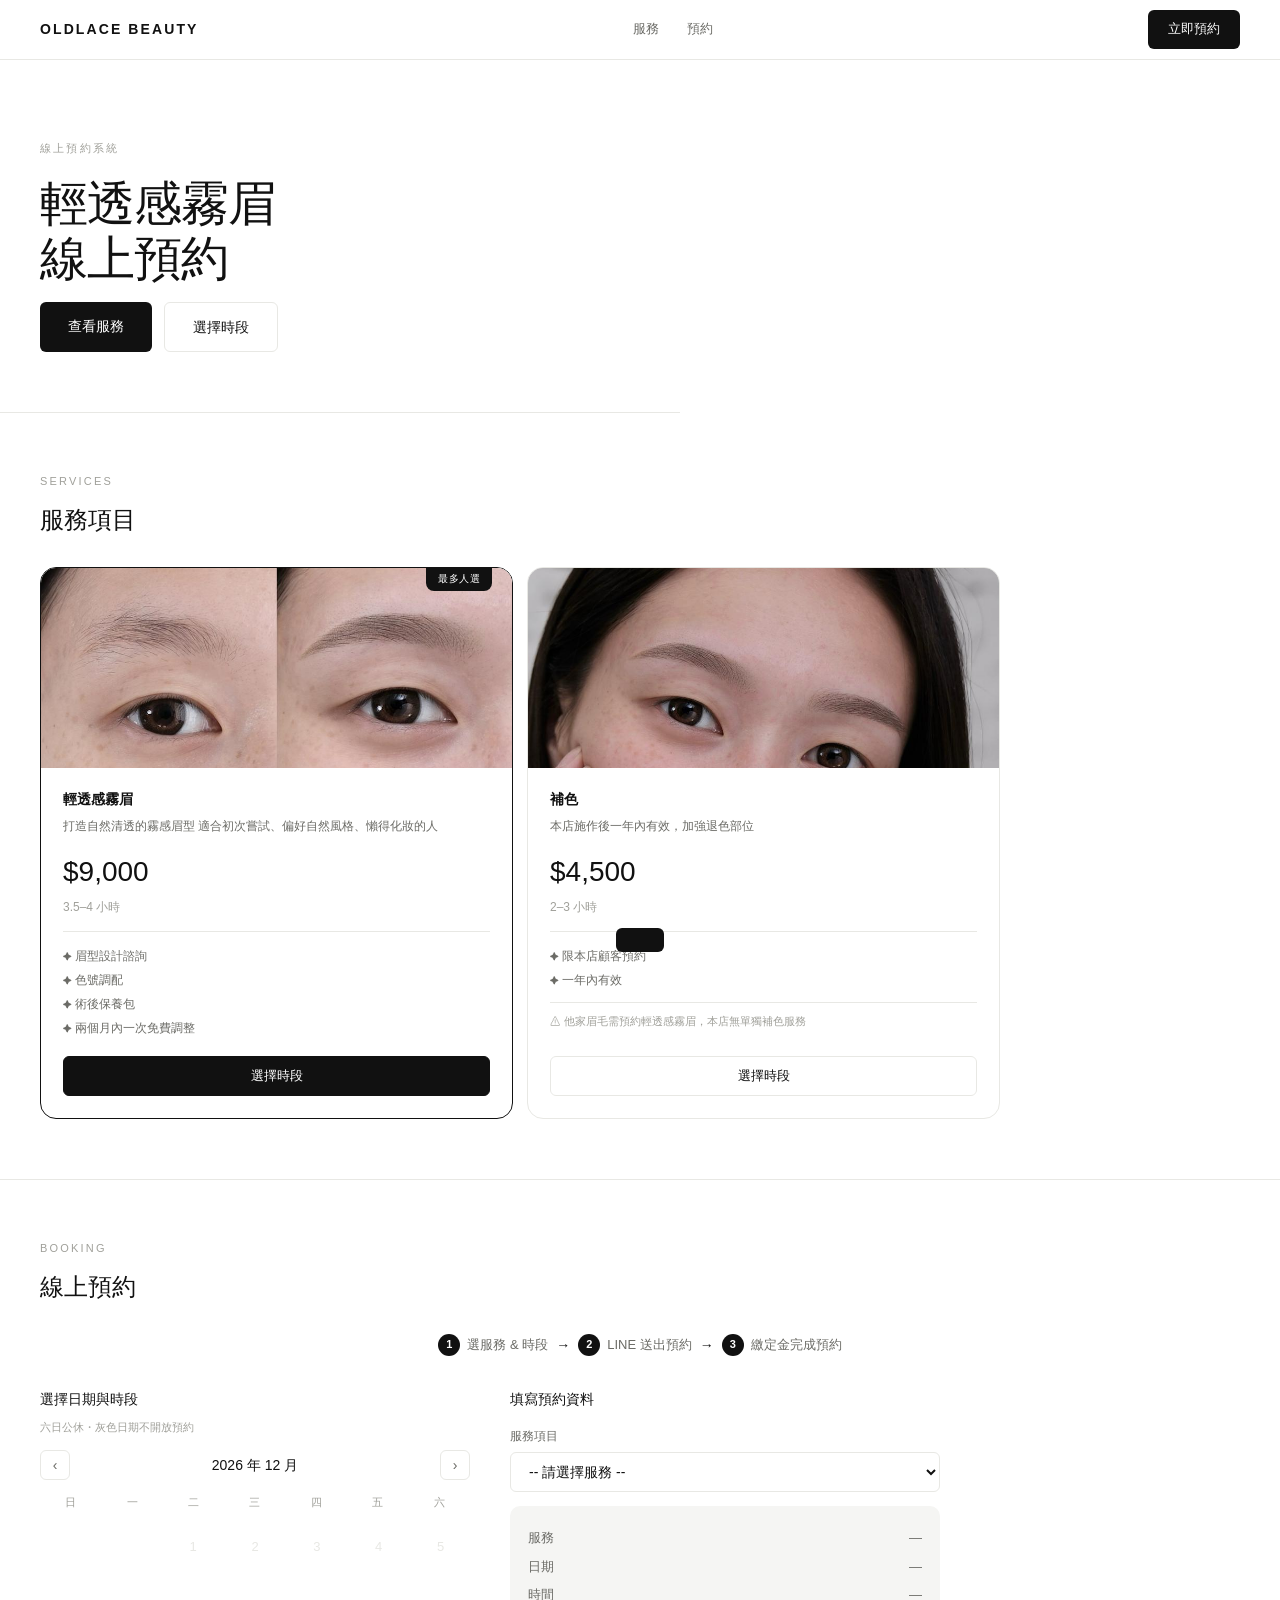
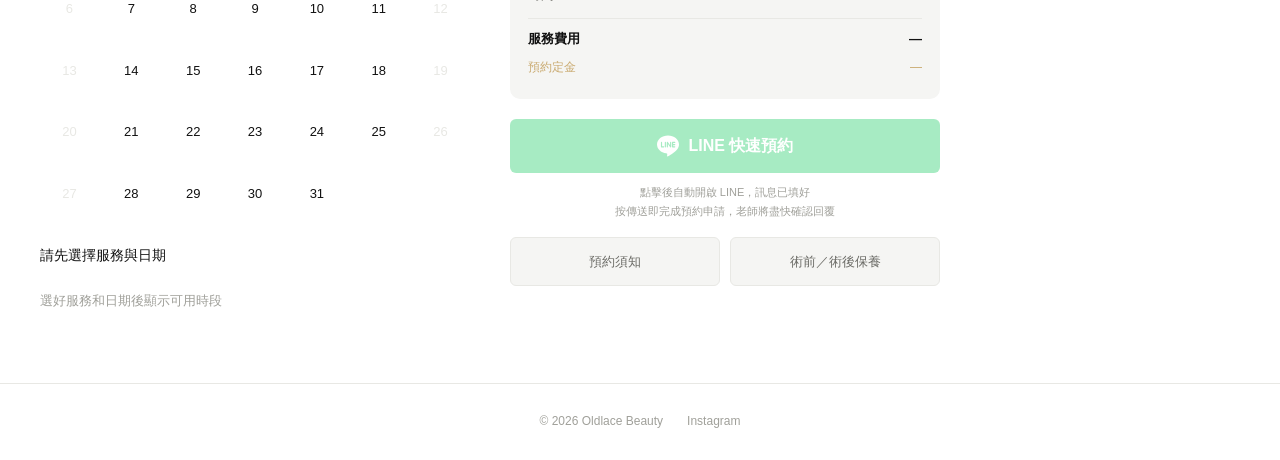
==== book.html @ d5a679f2 "上線多頁式官網：首頁、服務、FAQ、預約須知、線上預約 新增 index.html（多頁式首頁）、services.html、faq.html、policy.html、book.html， 以及 as" ====
<!DOCTYPE html>
<!-- saved from url=(0049) -->
<html lang="zh-TW"><head><meta http-equiv="Content-Type" content="text/html; charset=UTF-8">
  
  <meta name="viewport" content="width=device-width, initial-scale=1.0">
  <meta http-equiv="Cache-Control" content="no-cache, no-store, must-revalidate">
  <meta http-equiv="Pragma" content="no-cache">
  <meta http-equiv="Expires" content="0">
  <title>Oldlace Beauty · 線上預約</title>
  <script>
    (function(){
      var VER = '20260528v4';
      var stored = sessionStorage.getItem('ol_ver');
      if (stored && stored !== VER) {
        sessionStorage.setItem('ol_ver', VER);
        var clean = location.href.split('?')[0];
        location.replace(clean + '?v=' + VER);
      } else {
        sessionStorage.setItem('ol_ver', VER);
      }
    })();
  </script>
  <style>
    *, *::before, *::after { box-sizing: border-box; margin: 0; padding: 0; }
    :root {
      --black: #111;
      --white: #fff;
      --gray-100: #f5f5f3;
      --gray-200: #e8e8e4;
      --gray-400: #a0a09a;
      --gray-600: #6b6b66;
      --line-green: #06c755;
      --line-dark: #00b248;
      --radius-sm: 6px;
      --radius-md: 10px;
      --radius-lg: 16px;
    }
    html { scroll-behavior: smooth; }
    body {
      font-family: -apple-system, BlinkMacSystemFont, "Segoe UI", "Helvetica Neue", Arial, sans-serif;
      background: var(--white); color: var(--black);
      font-size: 15px; line-height: 1.6;
      -webkit-tap-highlight-color: transparent;
    }

    /* ── SCREENS ── */
    .screen { display: none; }
    .screen.active { display: block; }

    /* ── NAV ── */
    nav {
      position: sticky; top: 0; z-index: 100;
      display: flex; justify-content: space-between; align-items: center;
      padding: 0 40px; height: 60px;
      background: rgba(255,255,255,0.95); backdrop-filter: blur(8px);
      border-bottom: 1px solid var(--gray-200);
    }
    .logo { font-size: 14px; font-weight: 600; letter-spacing: 0.15em; text-transform: uppercase; }
    .nav-links { display: flex; gap: 28px; }
    .nav-links a { font-size: 13px; color: var(--gray-600); text-decoration: none; }
    .nav-book {
      background: var(--black); color: var(--white);
      border: none; padding: 9px 20px; border-radius: var(--radius-sm);
      font-size: 13px; cursor: pointer; text-decoration: none;
    }

    /* ── HERO ── */
    .hero { padding: 80px 40px 60px; max-width: 680px; border-bottom: 1px solid var(--gray-200); }
    .hero-tag { font-size: 11px; letter-spacing: 0.2em; color: var(--gray-400); text-transform: uppercase; margin-bottom: 18px; }
    .hero h1 { font-size: clamp(32px,5vw,48px); font-weight: 500; line-height: 1.15; margin-bottom: 16px; letter-spacing: -0.02em; }
    .hero p { font-size: 15px; color: var(--gray-600); line-height: 1.75; max-width: 460px; margin-bottom: 32px; }
    .hero-btns { display: flex; gap: 12px; }
    .btn-primary {
      background: var(--black); color: var(--white);
      border: none; padding: 13px 28px; border-radius: var(--radius-sm);
      font-size: 14px; cursor: pointer; text-decoration: none; display: inline-block;
    }
    .btn-outline {
      background: transparent; color: var(--black);
      border: 1px solid var(--gray-200); padding: 13px 28px; border-radius: var(--radius-sm);
      font-size: 14px; cursor: pointer; text-decoration: none; display: inline-block;
    }
    .btn-outline:hover { background: var(--gray-100); }

    /* ── SECTION ── */
    section { padding: 60px 40px; border-bottom: 1px solid var(--gray-200); }
    .section-tag { font-size: 11px; letter-spacing: 0.2em; color: var(--gray-400); text-transform: uppercase; margin-bottom: 10px; }
    section h2 { font-size: 24px; font-weight: 500; margin-bottom: 28px; }

    /* ── PRICE CARDS ── */
    .price-grid { display: grid; grid-template-columns: repeat(auto-fit,minmax(220px,1fr)); gap: 14px; max-width: 960px; }
    .price-card { border: 1px solid var(--gray-200); border-radius: var(--radius-lg); overflow: hidden; position: relative; display: flex; flex-direction: column; }
    .price-card.featured { border-color: var(--black); border-width: 1.5px; }
    .card-gallery { position: relative; overflow: hidden; background: var(--gray-100); cursor: grab; }
    .card-gallery:active { cursor: grabbing; }
    .gallery-track { display: flex; transition: transform 0.3s ease; }
    .gallery-slide { flex: 0 0 100%; height: 200px; overflow: hidden; display: flex; align-items: center; justify-content: center; }
    .gallery-slide img { width: 100%; height: 100%; object-fit: cover; object-position: center center; display: block; pointer-events: none; }
    /* object-position 改由 JS 動態套用（後台可調整） */
    .gallery-slide.ph { background: linear-gradient(145deg,#ede9e3 0%,#d8d3cb 100%); flex-direction: column; gap: 6px; color: #a09890; font-size: 12px; letter-spacing: 0.04em; user-select: none; }
    .gallery-slide.ph::before { content: "✦"; font-size: 18px; opacity: 0.4; }
    .gallery-dots { position: absolute; bottom: 8px; left: 50%; transform: translateX(-50%); display: flex; gap: 5px; pointer-events: none; }
    .g-dot { width: 5px; height: 5px; border-radius: 50%; background: rgba(255,255,255,0.45); transition: all 0.2s; }
    .g-dot.on { background: rgba(255,255,255,0.95); transform: scale(1.3); }
    .gal-btn { position: absolute; top: 50%; transform: translateY(-50%); background: rgba(255,255,255,0.85); border: none; width: 26px; height: 26px; border-radius: 50%; font-size: 14px; cursor: pointer; display: flex; align-items: center; justify-content: center; color: var(--black); z-index: 5; opacity: 0; transition: opacity 0.15s; }
    .card-gallery:hover .gal-btn { opacity: 1; }
    .gal-btn.prev { left: 7px; }
    .gal-btn.next { right: 7px; }
    .card-body { padding: 20px 22px 22px; flex: 1; display: flex; flex-direction: column; }
    .featured-badge { position: absolute; top: -1px; right: 20px; background: var(--black); color: var(--white); font-size: 10px; padding: 4px 12px; border-radius: 0 0 8px 8px; letter-spacing: 0.05em; z-index: 10; }
    .price-name { font-size: 14px; font-weight: 600; margin-bottom: 6px; }
    .price-desc { font-size: 12px; color: var(--gray-600); line-height: 1.6; margin-bottom: 14px; }
    .price-amount { font-size: 28px; font-weight: 500; margin-bottom: 3px; }
    .price-duration { font-size: 12px; color: var(--gray-400); margin-bottom: 14px; }
    .price-divider { border: none; border-top: 1px solid var(--gray-200); margin-bottom: 12px; }
    .price-features { font-size: 12px; color: var(--gray-600); line-height: 2; }
    .price-features li { list-style: none; }
    .price-features li::before { content: "✦  "; font-size: 9px; }
    .price-warning { font-size: 11px; color: var(--gray-400); line-height: 1.6; margin-top: 10px; padding-top: 10px; border-top: 1px solid var(--gray-200); }
    .select-service-btn { width: 100%; margin-top: auto; padding-top: 16px; }
    .select-service-btn button { width: 100%; padding: 10px; border: 1px solid var(--gray-200); border-radius: var(--radius-sm); background: transparent; font-size: 13px; cursor: pointer; color: var(--black); font-family: inherit; }
    .price-card.featured .select-service-btn button { background: var(--black); color: var(--white); border-color: var(--black); }

    /* ── BOOKING FORM ── */
    .booking-grid { display: grid; grid-template-columns: 1fr 1fr; gap: 40px; max-width: 900px; }
    @media (max-width: 700px) {
      .booking-grid { grid-template-columns: 1fr; }
      nav { padding: 0 20px; }
      .nav-links { display: none; }
      .hero, section { padding: 48px 20px; }
      /* Hero 按鈕 */
      .hero-btns { flex-wrap: wrap; }
      /* 服務卡片：手機單欄 */
      .price-grid { grid-template-columns: 1fr; }
      /* 預約步驟：手機強制同一行，文字縮小 */
      .booking-steps { gap: 4px; margin-bottom: 24px; flex-wrap: nowrap; white-space: nowrap; overflow-x: auto; justify-content: flex-start; padding: 0 4px; }
      .bstep { font-size: 11px; gap: 4px; }
      .bstep-num { width: 18px; height: 18px; font-size: 10px; flex-shrink: 0; }
      .bstep-arrow { font-size: 10px; color: var(--gray-300); flex-shrink: 0; }
      /* 後台 tab：4 個時文字縮小 */
      .atab { font-size: 11px; padding: 9px 4px; }
      /* 注意事項按鈕：手機單欄 */
      .notice-links { grid-template-columns: 1fr; gap: 8px; }
      /* 後台 開放日設定 自動換行 */
      #atab-slots .admin-card > div { flex-wrap: wrap; row-gap: 8px; }
    }

    /* LINE Login */
    .line-login-area { margin-bottom: 20px; padding: 16px 18px; border: 1px solid var(--gray-200); border-radius: var(--radius-md); background: var(--gray-100); }
    .line-login-hint { font-size: 12px; color: var(--gray-600); margin-bottom: 12px; line-height: 1.6; }
    .line-login-btn { display: flex; align-items: center; justify-content: center; gap: 10px; width: 100%; padding: 11px; background: var(--line-green); color: var(--white); border: none; border-radius: var(--radius-sm); font-size: 14px; font-weight: 500; cursor: pointer; font-family: inherit; }
    .line-login-btn:hover { background: var(--line-dark); }
    .line-login-btn svg { width: 20px; height: 20px; flex-shrink: 0; }
    .line-logged-in { display: none; align-items: center; gap: 10px; padding: 10px 14px; background: #e8f8ee; border: 1px solid #b8e8c8; border-radius: var(--radius-sm); margin-bottom: 14px; }
    .line-logged-in.show { display: flex; }
    .line-avatar { width: 32px; height: 32px; border-radius: 50%; background: var(--line-green); display: flex; align-items: center; justify-content: center; color: white; font-size: 13px; font-weight: 600; flex-shrink: 0; }
    .line-logged-name { font-size: 13px; font-weight: 500; }
    .line-logged-sub { font-size: 11px; color: #3a9a5a; }
    .line-logout-btn { margin-left: auto; font-size: 11px; color: var(--gray-400); background: none; border: none; cursor: pointer; }
    .line-divider { display: flex; align-items: center; gap: 10px; font-size: 11px; color: var(--gray-400); margin: 14px 0; }
    .line-divider::before, .line-divider::after { content: ""; flex: 1; height: 1px; background: var(--gray-200); }

    /* Calendar */
    .mini-cal { user-select: none; }
    .cal-header { display: flex; justify-content: space-between; align-items: center; margin-bottom: 14px; }
    .cal-header button { background: none; border: 1px solid var(--gray-200); width: 30px; height: 30px; border-radius: var(--radius-sm); cursor: pointer; font-size: 14px; color: var(--gray-600); display: flex; align-items: center; justify-content: center; }
    .cal-header button:hover { background: var(--gray-100); }
    .cal-month { font-size: 14px; font-weight: 500; }
    .cal-days-header { display: grid; grid-template-columns: repeat(7,1fr); text-align: center; font-size: 11px; color: var(--gray-400); margin-bottom: 6px; }
    .cal-days { display: grid; grid-template-columns: repeat(7,1fr); gap: 3px; }
    .cal-day { aspect-ratio: 1; display: flex; align-items: center; justify-content: center; font-size: 13px; border-radius: var(--radius-sm); cursor: pointer; border: 1px solid transparent; transition: all 0.15s; }
    .cal-day:hover:not(.disabled):not(.empty) { background: var(--gray-100); }
    .cal-day.selected { background: var(--black); color: var(--white); }
    .cal-day.today { border-color: var(--gray-400); }
    .cal-day.disabled { color: var(--gray-200); cursor: default; pointer-events: none; }
    .cal-day.empty { pointer-events: none; }
    .time-slots-label { font-size: 14px; font-weight: 500; margin: 20px 0 12px; }
    .time-slots { display: grid; grid-template-columns: repeat(4,1fr); gap: 8px; }
    .time-slot { padding: 9px 6px; border: 1px solid var(--gray-200); border-radius: var(--radius-sm); font-size: 13px; text-align: center; cursor: pointer; background: white; color: var(--black); transition: all 0.15s; }
    .time-slot:hover:not(.taken) { border-color: var(--black); }
    .time-slot.selected { background: var(--black); color: var(--white); border-color: var(--black); }
    .time-slot.taken { color: var(--gray-200); border-color: var(--gray-200); cursor: default; text-decoration: line-through; }
    .no-date-msg { font-size: 13px; color: var(--gray-400); padding: 12px 0; grid-column: 1 / -1; width: 100%; }

    /* Form */
    .form-block h3 { font-size: 14px; font-weight: 500; margin-bottom: 16px; }
    .form-group { margin-bottom: 14px; }
    .form-group label { display: block; font-size: 12px; color: var(--gray-600); margin-bottom: 6px; }
    .form-group input, .form-group select, .form-group textarea { width: 100%; padding: 10px 14px; border: 1px solid var(--gray-200); border-radius: var(--radius-sm); font-size: 14px; color: var(--black); background: var(--white); font-family: inherit; transition: border-color 0.2s; }
    .form-group input:focus, .form-group select:focus, .form-group textarea:focus { outline: none; border-color: var(--black); }
    .form-group textarea { height: 80px; resize: none; }
    .form-row { display: grid; grid-template-columns: 1fr 1fr; gap: 12px; }
    .booking-summary { background: var(--gray-100); border-radius: var(--radius-md); padding: 18px; margin-bottom: 20px; font-size: 13px; }
    .summary-row { display: flex; justify-content: space-between; padding: 4px 0; color: var(--gray-600); }
    .summary-row.total { color: var(--black); font-weight: 600; border-top: 1px solid var(--gray-200); margin-top: 8px; padding-top: 10px; }
    .submit-btn { width: 100%; padding: 16px; background: #06C755; color: #fff; border: none; border-radius: var(--radius-sm); font-size: 16px; font-weight: 700; cursor: pointer; font-family: inherit; transition: opacity 0.2s; display: flex; align-items: center; justify-content: center; gap: 10px; }
    .submit-btn:hover { opacity: 0.88; }
    .submit-btn:disabled { opacity: 0.35; cursor: default; }
    .submit-btn svg { width: 22px; height: 22px; flex-shrink: 0; }
    .booking-steps { display: flex; align-items: center; justify-content: center; gap: 8px; margin-bottom: 32px; flex-wrap: nowrap; }
    .bstep { display: flex; align-items: center; gap: 7px; font-size: 13px; color: var(--gray-600); }
    .bstep-num { width: 22px; height: 22px; border-radius: 50%; background: var(--black); color: var(--white); font-size: 11px; font-weight: 700; display: flex; align-items: center; justify-content: center; flex-shrink: 0; }
    .bstep-arrow { color: var(--gray-300); font-size: 14px; }
    .form-note { font-size: 11px; color: var(--gray-400); text-align: center; margin-top: 10px; line-height: 1.7; }
    .notice-links { display: grid; grid-template-columns: 1fr 1fr; gap: 10px; margin-top: 16px; }
    .notice-link { background: var(--gray-100); border: 1px solid var(--gray-200); border-radius: var(--radius-sm); font-size: 13px; font-weight: 500; color: var(--gray-600); cursor: pointer; font-family: inherit; padding: 14px 12px; text-align: center; transition: background 0.15s, border-color 0.15s; line-height: 1.5; }
    .notice-link:hover { background: #f0ece6; border-color: #c9a96e; color: var(--black); }
    /* Notice Modal */
    .notice-modal { display: none; position: fixed; inset: 0; background: rgba(0,0,0,.45); z-index: 9000; align-items: flex-end; justify-content: center; }
    .notice-modal.show { display: flex; }
    .notice-modal-box { background: #fff; border-radius: 20px 20px 0 0; width: 100%; max-width: 540px; max-height: 80vh; overflow-y: auto; padding: 28px 24px 40px; }
    .notice-modal-title { font-size: 16px; font-weight: 600; margin-bottom: 20px; display: flex; justify-content: space-between; align-items: center; }
    .notice-modal-close { background: none; border: none; font-size: 22px; color: var(--gray-400); cursor: pointer; line-height: 1; }
    .notice-section { margin-bottom: 18px; }
    .notice-section h4 { font-size: 13px; font-weight: 600; color: var(--black); margin-bottom: 8px; }
    .notice-section ul { list-style: none; padding: 0; margin: 0; }
    .notice-section ul li { font-size: 13px; color: var(--gray-600); line-height: 1.8; padding-left: 14px; position: relative; }
    .notice-section ul li::before { content: "·"; position: absolute; left: 0; color: var(--gray-400); }
    /* 有無做過眉毛問題 */
    .brow-q { display:none; background:#fafafa; border:1px solid #eee; border-radius:12px; padding:14px 16px; margin-top:4px; }
    .brow-q.show { display:block; }
    .brow-q label { font-size:13px; color:#333; font-weight:500; margin-bottom:10px; display:block; }
    .brow-q .brow-opts { display:flex; gap:10px; }
    .brow-opt { flex:1; }
    .brow-opt input[type=radio] { display:none; }
    .brow-opt label { display:flex; align-items:center; justify-content:center; gap:6px; padding:10px; border:1.5px solid #ddd; border-radius:10px; cursor:pointer; font-size:13px; font-weight:500; color:#555; transition:.2s; }
    .brow-opt input[type=radio]:checked + label { border-color:#c9a96e; background:#fffbf5; color:#c9a96e; }
    /* 評估畫面 */
    .eval-wrap { max-width:480px; margin:0 auto; padding:24px 20px 40px; }
    .eval-icon { font-size:48px; text-align:center; margin-bottom:8px; }
    .eval-title { font-size:22px; font-weight:700; text-align:center; color:#111; }
    .eval-sub { font-size:14px; color:#666; text-align:center; margin-top:6px; line-height:1.6; }
    .eval-card { background:#fafafa; border:1px solid #eee; border-radius:16px; padding:18px 20px; margin:20px 0; }
    .eval-card .row { display:flex; justify-content:space-between; font-size:13px; padding:5px 0; color:#555; }
    .eval-card .row span:last-child { font-weight:600; color:#111; }
    .eval-line-btn { display:flex; align-items:center; justify-content:center; gap:10px; background:#06C755; color:#fff; font-size:16px; font-weight:700; border:none; border-radius:14px; padding:16px; width:100%; cursor:pointer; margin-top:8px; text-decoration:none; }
    .eval-line-btn svg { width:24px; height:24px; }
    .eval-note { font-size:12px; color:#888; text-align:center; margin-top:14px; line-height:1.7; }
    .eval-back { display:block; text-align:center; margin-top:18px; color:#999; font-size:13px; cursor:pointer; text-decoration:underline; }

    /* ── LINE PAY SCREEN ── */
    #screen-linepay {
      min-height: 100vh;
      background: #f0f0f0;
      display: none;
      flex-direction: column;
    }
    #screen-linepay.active { display: flex; }
    .lp-header {
      background: var(--line-green);
      padding: 16px 24px;
      display: flex; align-items: center; gap: 12px;
    }
    .lp-logo { display: flex; align-items: center; gap: 8px; }
    .lp-logo svg { width: 28px; height: 28px; }
    .lp-logo span { color: white; font-size: 18px; font-weight: 700; letter-spacing: 0.02em; }
    .lp-body { flex: 1; padding: 24px 20px; max-width: 480px; width: 100%; margin: 0 auto; }
    .lp-card { background: white; border-radius: 12px; overflow: hidden; margin-bottom: 14px; }
    .lp-card-header { padding: 16px 20px; border-bottom: 1px solid #f0f0f0; }
    .lp-card-header h3 { font-size: 13px; color: #666; margin-bottom: 4px; }
    .lp-merchant { font-size: 16px; font-weight: 600; }
    .lp-card-body { padding: 16px 20px; }
    .lp-item-row { display: flex; justify-content: space-between; align-items: flex-start; padding: 6px 0; font-size: 14px; }
    .lp-item-name { color: #333; flex: 1; }
    .lp-item-price { font-weight: 500; white-space: nowrap; margin-left: 12px; }
    .lp-divider { border: none; border-top: 1px solid #f0f0f0; margin: 10px 0; }
    .lp-total-row { display: flex; justify-content: space-between; padding: 8px 0 0; }
    .lp-total-label { font-size: 14px; color: #333; }
    .lp-total-amount { font-size: 22px; font-weight: 700; color: var(--line-green); }

    .lp-methods-card { background: white; border-radius: 12px; overflow: hidden; margin-bottom: 14px; }
    .lp-methods-title { padding: 14px 20px 10px; font-size: 13px; color: #666; }
    .lp-method { display: flex; align-items: center; gap: 12px; padding: 14px 20px; border-top: 1px solid #f5f5f5; cursor: pointer; }
    .lp-method:hover { background: #f9f9f9; }
    .lp-method-icon { width: 36px; height: 36px; border-radius: 8px; display: flex; align-items: center; justify-content: center; font-size: 18px; }
    .lp-method-icon.pay { background: var(--line-green); }
    .lp-method-icon.card { background: #4a90d9; }
    .lp-method-label { flex: 1; }
    .lp-method-name { font-size: 14px; font-weight: 500; }
    .lp-method-sub { font-size: 12px; color: #999; }
    .lp-method-radio { width: 18px; height: 18px; border-radius: 50%; border: 2px solid var(--line-green); display: flex; align-items: center; justify-content: center; }
    .lp-method-radio.selected::after { content: ""; width: 10px; height: 10px; border-radius: 50%; background: var(--line-green); }
    .lp-method-radio.unselected { border-color: #ccc; }

    .lp-pay-btn {
      width: 100%; padding: 16px;
      background: var(--line-green); color: white;
      border: none; border-radius: 12px;
      font-size: 16px; font-weight: 600;
      cursor: pointer; font-family: inherit;
      margin-top: 8px;
      transition: background 0.2s;
    }
    .lp-pay-btn:hover { background: var(--line-dark); }
    .lp-cancel-btn {
      width: 100%; padding: 13px;
      background: transparent; color: #666;
      border: 1px solid #ddd; border-radius: 12px;
      font-size: 14px; cursor: pointer; font-family: inherit; margin-top: 10px;
    }
    .lp-secure { text-align: center; font-size: 11px; color: #aaa; margin-top: 14px; display: flex; align-items: center; justify-content: center; gap: 4px; }

    /* Bank transfer info box */
    .bank-info-box {
      background: #f8f6f2; border: 1px solid #e0d8cc; border-radius: 10px;
      padding: 16px 18px; margin-top: 12px; display: none;
    }
    .bank-info-box.show { display: block; }
    .bank-info-title { font-size: 12px; color: #888; margin-bottom: 10px; letter-spacing: 0.05em; }
    .bank-info-row { display: flex; justify-content: space-between; align-items: center; padding: 7px 0; border-bottom: 1px solid #ede8df; }
    .bank-info-row:last-child { border-bottom: none; }
    .bank-info-label { font-size: 12px; color: #888; }
    .bank-info-val { font-size: 14px; font-weight: 600; color: #222; letter-spacing: 0.04em; }
    .bank-info-amount { font-size: 18px; font-weight: 700; color: #c17f3a; }
    .bank-copy-hint { font-size: 11px; color: #aaa; text-align: center; margin-top: 10px; }

    /* Transfer pending screen */
    .transfer-pending { text-align: center; padding: 32px 20px; }
    .pending-icon { width: 64px; height: 64px; border-radius: 50%; background: #fff8e8; border: 2px solid #f5c842; display: flex; align-items: center; justify-content: center; font-size: 28px; margin: 0 auto 20px; }
    .transfer-pending h3 { font-size: 18px; font-weight: 500; margin-bottom: 10px; }
    .transfer-pending p { font-size: 13px; color: #666; line-height: 1.75; }
    .pending-steps { text-align: left; background: #f5f5f3; border-radius: 10px; padding: 16px 18px; margin: 20px 0; font-size: 13px; }
    .pending-step { display: flex; gap: 10px; padding: 5px 0; color: #444; }
    .pending-step-num { width: 20px; height: 20px; border-radius: 50%; background: #111; color: #fff; font-size: 11px; display: flex; align-items: center; justify-content: center; flex-shrink: 0; margin-top: 1px; }

    /* ── PROCESSING OVERLAY ── */
    .processing-overlay {
      display: none; position: fixed; inset: 0;
      background: rgba(0,0,0,0.6);
      z-index: 999; align-items: center; justify-content: center;
      flex-direction: column; gap: 16px;
    }
    .processing-overlay.show { display: flex; }
    .spinner {
      width: 44px; height: 44px;
      border: 3px solid rgba(255,255,255,0.3);
      border-top-color: white;
      border-radius: 50%;
      animation: spin 0.8s linear infinite;
    }
    @keyframes spin { to { transform: rotate(360deg); } }
    .processing-text { color: white; font-size: 14px; }

    /* ── SUCCESS SCREEN ── */
    #screen-success { min-height: 100vh; display: none; flex-direction: column; }
    #screen-success.active { display: flex; }
    .success-nav { padding: 0 40px; height: 60px; display: flex; align-items: center; border-bottom: 1px solid var(--gray-200); }
    .success-body { flex: 1; display: flex; align-items: center; justify-content: center; padding: 40px 24px; }
    .success-card { max-width: 440px; width: 100%; text-align: center; }
    .success-check {
      width: 72px; height: 72px;
      border-radius: 50%; background: #e8f8ee;
      display: flex; align-items: center; justify-content: center;
      margin: 0 auto 24px; font-size: 30px;
    }
    .success-card h2 { font-size: 22px; font-weight: 500; margin-bottom: 10px; }
    .success-card > p { font-size: 14px; color: var(--gray-600); line-height: 1.75; margin-bottom: 28px; }
    .success-detail {
      background: var(--gray-100); border-radius: var(--radius-md);
      padding: 20px; text-align: left; margin-bottom: 20px;
    }
    .success-detail-row { display: flex; justify-content: space-between; font-size: 13px; padding: 5px 0; color: var(--gray-600); }
    .success-detail-row span:last-child { color: var(--black); font-weight: 500; }
    .success-detail-divider { border: none; border-top: 1px solid var(--gray-200); margin: 10px 0; }
    .success-line-msg {
      background: #e8f8ee; border: 1px solid #b8e8c8;
      border-radius: var(--radius-md); padding: 16px;
      font-size: 13px; color: #2a7a4a; line-height: 1.7;
      margin-bottom: 24px; display: flex; gap: 10px; align-items: flex-start;
    }
    .success-line-msg svg { width: 20px; height: 20px; flex-shrink: 0; margin-top: 1px; }
    .start-over-btn {
      width: 100%; padding: 13px;
      background: var(--black); color: var(--white);
      border: none; border-radius: var(--radius-sm);
      font-size: 14px; cursor: pointer; font-family: inherit;
    }

    /* Toast */
    .toast { position: fixed; bottom: 28px; left: 50%; transform: translateX(-50%) translateY(80px); background: var(--black); color: var(--white); padding: 12px 24px; border-radius: var(--radius-sm); font-size: 13px; transition: transform 0.3s; z-index: 9999; white-space: nowrap; }
    .toast.show { transform: translateX(-50%) translateY(0); }

    /* Footer */
    footer { padding: 28px 40px; display: flex; justify-content: center; align-items: center; gap: 24px; font-size: 12px; color: var(--gray-400); }
    footer a { color: var(--gray-400); text-decoration: none; }

    /* ══ ADMIN ══ */
    #screen-admin { background:#f5f4f2; min-height:100vh; padding-bottom:60px; }
    .admin-wrap { max-width:520px; margin:0 auto; padding:0 16px; }
    .admin-header { display:flex; align-items:center; justify-content:space-between; padding:20px 0 16px; }
    .admin-header h2 { font-size:18px; font-weight:600; color:#222; }
    .admin-back { background:none; border:1.5px solid #ddd; border-radius:20px; padding:6px 16px; font-size:13px; color:#555; cursor:pointer; }
    .admin-tabs { display:flex; gap:8px; margin-bottom:20px; }
    .atab { flex:1; padding:10px 6px; border:1.5px solid #ddd; background:#fff; border-radius:10px; font-size:13px; color:#666; cursor:pointer; transition:.2s; }
    .atab.active { border-color:#c9a96e; background:#fffbf5; color:#c9a96e; font-weight:600; }
    .atab-content { display:none; }
    .atab-content.active { display:block; }
    .admin-card { background:#fff; border-radius:14px; padding:18px 16px; margin-bottom:14px; box-shadow:0 1px 4px rgba(0,0,0,.06); }
    .admin-card h3 { font-size:14px; font-weight:600; color:#333; margin-bottom:12px; }
    .admin-row { display:flex; align-items:center; gap:10px; margin-bottom:10px; }
    .admin-label { font-size:12px; color:#888; width:56px; flex-shrink:0; }
    .admin-input { flex:1; border:1.5px solid #eee; border-radius:8px; padding:8px 10px; font-size:13px; color:#333; font-family:inherit; }
    .admin-input:focus { outline:none; border-color:#c9a96e; }
    .admin-save { width:100%; padding:12px; background:#c9a96e; color:#fff; border:none; border-radius:10px; font-size:14px; font-weight:600; cursor:pointer; margin-top:6px; }
    .admin-save:active { opacity:.85; }
    /* 時段管理 - 週視圖 */
    .week-nav { display:flex; align-items:center; justify-content:space-between; margin-bottom:12px; }
    .week-nav button { background:#f0f0f0; border:none; border-radius:8px; padding:8px 16px; font-size:18px; cursor:pointer; }
    .week-nav span { font-size:14px; font-weight:600; color:#333; }
    .week-grid-wrap { overflow-x:auto; -webkit-overflow-scrolling:touch; }
    .week-grid { display:grid; grid-template-columns:38px repeat(7,1fr); gap:3px; min-width:300px; }
    .wg-cell { display:flex; align-items:center; justify-content:center; border-radius:6px; font-size:11px; }
    .wg-corner { }
    .wg-day-hd { flex-direction:column; height:54px; background:#f8f8f8; border-radius:8px; gap:1px; padding:4px 2px; }
    .wg-day-hd.today { background:#fffbf5; }
    .wg-day-name { font-size:11px; color:#999; }
    .wg-day-date { font-size:13px; font-weight:700; color:#333; }
    .wg-day-hd.today .wg-day-date { color:#c9a96e; }
    .wg-dayoff { font-size:9px; background:#f0f0f0; border:none; border-radius:4px; padding:2px 5px; cursor:pointer; color:#888; margin-top:1px; }
    .wg-dayoff:active { background:#fde8e8; color:#c44; }
    .wg-time-lbl { color:#bbb; font-size:10px; justify-content:flex-end; padding-right:3px; height:30px; }
    .wg-slot { cursor:pointer; height:30px; border:1px solid #eee; border-radius:5px; transition:.1s; font-size:11px; font-weight:600; }
    .wg-slot.av { background:#f6faf6; }
    .wg-slot.av:active { background:#d4ead4; }
    .wg-slot.tk { background:#fde8e8; color:#c44; border-color:#f0c0c0; }
    .wg-slot.past { background:#f8f8f8; color:#ddd; cursor:default; border-color:#f0f0f0; }
    /* 模式選擇 */
    .mode-row { display:flex; flex-wrap:wrap; gap:6px; margin-top:8px; }
    .mode-btn { padding:7px 10px; border:1.5px solid #ddd; border-radius:8px; background:#fff; font-size:12px; color:#666; cursor:pointer; transition:.15s; }
    .mode-btn.active { border-color:#c9a96e; background:#fffbf5; color:#c9a96e; font-weight:600; }
    .legend-row { display:flex; gap:14px; font-size:11px; color:#aaa; margin:10px 0 6px; }
    /* 圖片 */
    #admin-images-list { display:flex; flex-direction:column; gap:14px; }
    .img-drag-wrap { position:relative; width:100%; max-width:375px; height:200px; overflow:hidden; border-radius:8px; background:#ede9e3; cursor:grab; margin:0 auto 10px; user-select:none; -webkit-user-select:none; touch-action:none; }
    .img-drag-wrap.dragging { cursor:grabbing; }
    .img-preview { width:100%; height:100%; object-fit:cover; display:block; pointer-events:none; }
    .img-drag-hint { position:absolute; bottom:6px; left:50%; transform:translateX(-50%); background:rgba(0,0,0,.45); color:#fff; font-size:10px; padding:3px 9px; border-radius:20px; pointer-events:none; white-space:nowrap; opacity:1; transition:opacity .3s; }
    .img-drag-wrap.dragging .img-drag-hint { opacity:0; }
    .img-mobile-label { font-size:10px; color:#aaa; text-align:center; margin-bottom:8px; }
    .img-upload-btn { display:block; width:100%; padding:10px; border:1.5px dashed #c9a96e; border-radius:8px; background:#fffbf5; color:#c9a96e; font-size:13px; text-align:center; cursor:pointer; }
    /* Admin modal */
    .admin-modal { display:none; position:fixed; inset:0; background:rgba(0,0,0,.5); z-index:9998; align-items:center; justify-content:center; }
    .admin-modal.show { display:flex; }
    .admin-modal-box { background:#fff; border-radius:16px; padding:28px 24px; width:280px; text-align:center; }
    .admin-modal-box h3 { font-size:16px; font-weight:600; margin-bottom:16px; }
    .admin-modal-box input { width:100%; border:1.5px solid #eee; border-radius:8px; padding:10px 12px; font-size:14px; text-align:center; letter-spacing:2px; margin-bottom:14px; box-sizing:border-box; font-family:inherit; }
    .admin-modal-box input:focus { outline:none; border-color:#c9a96e; }
    .admin-modal-btns { display:flex; gap:8px; }
    .admin-modal-btns button { flex:1; padding:10px; border-radius:8px; font-size:13px; cursor:pointer; border:none; }
    .admin-modal-btns .btn-confirm { background:#c9a96e; color:#fff; font-weight:600; }
    .admin-modal-btns .btn-cancel { background:#f0f0f0; color:#666; }
  </style>
</head>
<body>


<!-- ════════════════════════════════════════
     SCREEN 1: 預約表單
     ════════════════════════════════════════ -->
<div id="screen-booking" class="screen active">

  <nav>
    <div class="logo" onclick="onLogoClick()" style="cursor:pointer">Oldlace Beauty</div>
    <div class="nav-links">
      <a href="#services">服務</a>
      <a href="#booking">預約</a>
    </div>
    <a class="nav-book" href="#booking">立即預約</a>
  </nav>

  <div class="hero">
    <div class="hero-tag">線上預約系統</div>
    <h1>輕透感霧眉<br>線上預約</h1>
    <div class="hero-btns">
      <a class="btn-primary" href="#services">查看服務</a>
      <a class="btn-outline" href="#booking">選擇時段</a>
    </div>
  </div>

  <section id="services">
    <div class="section-tag">Services</div>
    <h2>服務項目</h2>
    <div class="price-grid" id="price-grid"></div>
  </section>

  <section id="booking">
    <div class="section-tag">Booking</div>
    <h2>線上預約</h2>
    <div class="booking-steps">
      <div class="bstep"><span class="bstep-num">1</span><span>選服務 &amp; 時段</span></div>
      <div class="bstep-arrow">→</div>
      <div class="bstep"><span class="bstep-num">2</span><span>LINE 送出預約</span></div>
      <div class="bstep-arrow">→</div>
      <div class="bstep"><span class="bstep-num">3</span><span>繳定金完成預約</span></div>
    </div>
    <div class="booking-grid">

      <!-- LEFT: Calendar -->
      <div>
        <h3 style="font-size:14px;font-weight:500;margin-bottom:8px">選擇日期與時段</h3>
        <p style="font-size:11px;color:var(--gray-400);margin-bottom:14px;">六日公休・灰色日期不開放預約</p>
        <div class="mini-cal">
          <div class="cal-header">
            <button onclick="changeMonth(-1)">‹</button>
            <span class="cal-month" id="cal-month-label">2026 年 5 月</span>
            <button onclick="changeMonth(1)">›</button>
          </div>
          <div class="cal-days-header"><span>日</span><span>一</span><span>二</span><span>三</span><span>四</span><span>五</span><span>六</span></div>
          <div class="cal-days" id="cal-days"><div class="cal-day empty"></div><div class="cal-day empty"></div><div class="cal-day empty"></div><div class="cal-day empty"></div><div class="cal-day empty"></div><div class="cal-day disabled">1</div><div class="cal-day disabled">2</div><div class="cal-day disabled">3</div><div class="cal-day disabled">4</div><div class="cal-day disabled">5</div><div class="cal-day disabled">6</div><div class="cal-day disabled">7</div><div class="cal-day disabled">8</div><div class="cal-day disabled">9</div><div class="cal-day disabled">10</div><div class="cal-day disabled">11</div><div class="cal-day disabled">12</div><div class="cal-day disabled">13</div><div class="cal-day disabled">14</div><div class="cal-day disabled">15</div><div class="cal-day disabled">16</div><div class="cal-day disabled">17</div><div class="cal-day disabled">18</div><div class="cal-day disabled">19</div><div class="cal-day disabled">20</div><div class="cal-day disabled">21</div><div class="cal-day disabled">22</div><div class="cal-day disabled">23</div><div class="cal-day disabled">24</div><div class="cal-day disabled">25</div><div class="cal-day today">26</div><div class="cal-day">27</div><div class="cal-day">28</div><div class="cal-day">29</div><div class="cal-day">30</div><div class="cal-day">31</div></div>
        </div>
        <div class="time-slots-label"><span id="time-slot-title">請先選擇服務與日期</span></div>
        <div class="time-slots" id="time-slots-grid">
          <p class="no-date-msg">選好服務和日期後顯示可用時段</p>
        </div>
      </div>

      <!-- RIGHT: Form -->
      <div class="form-block" id="form-block">
        <h3>填寫預約資料</h3>


        <div class="form-group">
          <label>服務項目</label>
          <select id="field-service" onchange="onServiceChange()">
            <option value="">-- 請選擇服務 --</option>
            <option value="輕透感霧眉|9000|2000|3.5–4 小時|16">輕透感霧眉 — $9,000</option>
            <option value="補色|4500|1000|2–3 小時|17">補色 — $4,500</option>
          </select>
        </div>
        <!-- 有無做過眉毛（霧眉才顯示） -->
        <div class="brow-q" id="brow-question">
          <label>之前有做過眉毛嗎？</label>
          <div class="brow-opts">
            <div class="brow-opt">
              <input type="radio" name="brow-hist" id="brow-yes" value="yes">
              <label for="brow-yes">有做過</label>
            </div>
            <div class="brow-opt">
              <input type="radio" name="brow-hist" id="brow-no" value="no">
              <label for="brow-no">沒有做過</label>
            </div>
          </div>
        </div>


        <div class="booking-summary">
          <div class="summary-row"><span>服務</span><span id="sum-service">—</span></div>
          <div class="summary-row"><span>日期</span><span id="sum-date">—</span></div>
          <div class="summary-row"><span>時間</span><span id="sum-time">—</span></div>
          <div class="summary-row total"><span>服務費用</span><span id="sum-price">—</span></div>
          <div class="summary-row" style="color:#c9a96e;font-size:12px;"><span>預約定金</span><span id="sum-deposit">—</span></div>
        </div>

        <button class="submit-btn" id="submit-btn" onclick="goToLine()">
          <svg viewBox="0 0 24 24" fill="white"><path d="M19.365 9.863c.349 0 .63.285.63.631 0 .345-.281.63-.63.63H17.61v1.125h1.755c.349 0 .63.283.63.63 0 .344-.281.629-.63.629h-2.386c-.345 0-.627-.285-.627-.629V8.108c0-.345.282-.63.627-.63h2.386c.349 0 .63.285.63.63 0 .349-.281.63-.63.63H17.61v1.125h1.755zm-3.855 3.016c0 .27-.174.51-.432.596-.064.021-.133.031-.199.031-.211 0-.391-.09-.51-.25l-2.443-3.317v2.94c0 .344-.279.629-.631.629-.346 0-.626-.285-.626-.629V8.108c0-.27.173-.51.43-.595.06-.023.136-.033.194-.033.195 0 .375.104.495.254l2.462 3.33V8.108c0-.345.282-.63.63-.63.345 0 .63.285.63.63v4.771zm-5.741 0c0 .344-.282.629-.631.629-.345 0-.627-.285-.627-.629V8.108c0-.345.282-.63.627-.63.349 0 .631.285.631.63v4.771zm-2.466.629H4.917c-.345 0-.63-.285-.63-.629V8.108c0-.345.285-.63.63-.63.348 0 .63.285.63.63v4.141h1.756c.348 0 .629.283.629.63 0 .344-.281.629-.629.629M24 10.314C24 4.943 18.615.572 12 .572S0 4.943 0 10.314c0 4.811 4.27 8.842 10.035 9.608.391.082.923.258 1.058.59.12.301.079.766.038 1.08l-.164 1.02c-.045.301-.24 1.186 1.049.645 1.291-.539 6.916-4.078 9.436-6.975C23.176 14.393 24 12.458 24 10.314"></path></svg>
          LINE 快速預約
        </button>
        <p class="form-note">點擊後自動開啟 LINE，訊息已填好<br>按傳送即完成預約申請，老師將盡快確認回覆</p>

        <div class="notice-links">
          <button class="notice-link" onclick="openNotice('booking')">預約須知</button>
          <button class="notice-link" onclick="openNotice('care')">術前／術後保養</button>
        </div>
      </div>
    </div>
  </section>

  <footer>
    <span>© 2026 Oldlace Beauty</span>
    <a href="https://www.instagram.com/oldlace.beauty/" target="_blank">Instagram</a>
  </footer>
</div>




<div class="toast" id="toast"></div>

<script>
/* ── BAKED SETTINGS（匯出後自動填入，勿手動修改）── */
const BAKED_SETTINGS = null;

/* ── PHOTO POSITIONS ── */
// x = 水平 (0=左 50=中 100=右), y = 垂直 (0=上 50=中 100=下)
const POS_DEFAULT = [{x:49,y:46},{x:49,y:15},{x:50,y:15},{x:50,y:60}];
let PHOTO_POSITIONS = POS_DEFAULT.map(p => ({...p}));

/* ── SERVICES ── */
const SERVICES = [
  { name:"輕透感霧眉", price:9000, deposit:2000, duration:"3.5–4 小時", latestHour:16, featured:true,
    desc:"打造自然清透的霧感眉型\n適合初次嘗試、偏好自然風格、懶得化妝的人",
    features:["眉型設計諮詢","色號調配","術後保養包","兩個月內一次免費調整"],
    warning:null, photos:["[data-uri]"] },
  { name:"補色", price:4500, deposit:1000, duration:"2–3 小時", latestHour:17, featured:false,
    desc:"本店施作後一年內有效，加強退色部位",
    features:["限本店顧客預約","一年內有效"],
    warning:"他家眉毛需預約輕透感霧眉，本店無單獨補色服務",
    photos:["[data-uri]"] }
];

const TAKEN_SLOTS = { };
// 示範：動態加入幾個已預訂時段
(function() {
  const _now = new Date();
  const _add = (n) => { const d = new Date(_now); d.setDate(d.getDate() + n); return d; };
  const _fmt = (d) => d.getFullYear() + "-" + String(d.getMonth()+1).padStart(2,"0") + "-" + String(d.getDate()).padStart(2,"0");
  TAKEN_SLOTS[_fmt(_add(2))] = ["13:00", "15:00"];
  TAKEN_SLOTS[_fmt(_add(3))] = ["14:00", "16:00"];
  TAKEN_SLOTS[_fmt(_add(5))] = ["13:00", "14:00", "15:00"];
  TAKEN_SLOTS[_fmt(_add(7))] = ["13:00"];
})();


/* ── BUILD SERVICE CARDS ── */
function buildCards() {
  const grid = document.getElementById("price-grid");
  grid.innerHTML = "";
  SERVICES.forEach((svc, si) => {
    const card = document.createElement("div");
    const extraClass = svc.name === "輕透感霧眉" ? " card-fogbrow" : svc.name === "補色" ? " card-busei" : "";
    card.className = "price-card" + (svc.featured ? " featured" : "") + extraClass;
    const badge = svc.featured ? '<div class="featured-badge">最多人選</div>' : "";
    const features = svc.features.map(f => `<li>${f}</li>`).join("");
    const warning = svc.warning ? `<p class="price-warning">⚠ ${svc.warning}</p>` : "";
    card.innerHTML = `
      ${badge}
      ${buildGalleryHTML(si, svc.photos)}
      <div class="card-body">
        <div class="price-name">${svc.name}</div>
        <div class="price-desc">${svc.desc}</div>
        <div class="price-amount">$${svc.price.toLocaleString()}</div>
        <div class="price-duration">${svc.duration}</div>
        <hr class="price-divider">
        <ul class="price-features">${features}</ul>
        ${warning}
        <div class="select-service-btn"><button onclick="selectService(${si})">選擇時段</button></div>
      </div>`;
    grid.appendChild(card);
    initGallery(si, svc.photos.length);
  });
}

function buildGalleryHTML(si, photos) {
  const pos = PHOTO_POSITIONS[si] || {x:50, y:50};
  const slides = photos.map((src, pi) =>
    src ? `<div class="gallery-slide"><img src="${src}" alt="作品照 ${pi+1}" style="object-position:${pos.x}% ${pos.y}%" /></div>`
        : `<div class="gallery-slide ph">作品照 ${pi+1}</div>`
  ).join("");
  const dots = photos.length > 1
    ? photos.map((_,i) => `<span class="g-dot${i===0?" on":""}" id="dot-${si}-${i}"></span>`).join("") : "";
  const arrows = photos.length > 1 ? `
    <button class="gal-btn prev" onclick="moveGallery(event,${si},-1)">&#8249;</button>
    <button class="gal-btn next" onclick="moveGallery(event,${si},1)">&#8250;</button>` : "";
  return `<div class="card-gallery" id="gal-${si}" data-idx="0" data-count="${photos.length}">
    <div class="gallery-track" id="gtrack-${si}">${slides}</div>
    ${arrows}<div class="gallery-dots">${dots}</div></div>`;
}

function initGallery(si, count) {
  const gal = document.getElementById(`gal-${si}`);
  if (!gal || count <= 1) return;
  let sx = 0;
  gal.addEventListener("touchstart", e => { sx = e.touches[0].clientX; }, { passive: true });
  gal.addEventListener("touchend", e => {
    const dx = e.changedTouches[0].clientX - sx;
    if (Math.abs(dx) > 36) moveGallery(null, si, dx < 0 ? 1 : -1);
  });
}

function moveGallery(e, si, dir) {
  if (e) e.stopPropagation();
  const gal = document.getElementById(`gal-${si}`);
  const track = document.getElementById(`gtrack-${si}`);
  const count = parseInt(gal.dataset.count);
  let idx = (parseInt(gal.dataset.idx) + dir + count) % count;
  gal.dataset.idx = idx;
  track.style.transform = `translateX(-${idx * 100}%)`;
  for (let i = 0; i < count; i++) {
    const d = document.getElementById(`dot-${si}-${i}`);
    if (d) d.className = "g-dot" + (i === idx ? " on" : "");
  }
}

function selectService(si) {
  const svc = SERVICES[si];
  const sel = document.getElementById("field-service");
  for (let opt of sel.options) {
    if (opt.value.startsWith(svc.name + "|")) { sel.value = opt.value; break; }
  }
  onServiceChange();
  document.getElementById("booking").scrollIntoView({ behavior: "smooth" });
}

/* ── CALENDAR ── */
let currentYear, currentMonth, selectedDate = null, selectedTime = null;

function initCalendar() {
  const now = new Date();
  currentYear = now.getFullYear(); currentMonth = now.getMonth();
  renderCalendar();
}

function getMaxAvailableMonth() {
  const openDay = parseInt(localStorage.getItem("ol_open_day") || "5");
  const today = new Date();
  if (today.getDate() >= openDay) {
    let m = today.getMonth() + 1, y = today.getFullYear();
    if (m > 11) { m = 0; y++; }
    return { year: y, month: m };
  } else {
    return { year: today.getFullYear(), month: today.getMonth() };
  }
}

function changeMonth(dir) {
  currentMonth += dir;
  if (currentMonth > 11) { currentMonth = 0; currentYear++; }
  if (currentMonth < 0) { currentMonth = 11; currentYear--; }
  // 不能早於當月
  const now = new Date();
  if (currentYear < now.getFullYear() || (currentYear === now.getFullYear() && currentMonth < now.getMonth())) {
    currentYear = now.getFullYear(); currentMonth = now.getMonth();
  }
  // 不能超過開放月份
  const max = getMaxAvailableMonth();
  if (currentYear > max.year || (currentYear === max.year && currentMonth > max.month)) {
    currentYear = max.year; currentMonth = max.month;
  }
  renderCalendar();
}

function renderCalendar() {
  const months = ["1 月","2 月","3 月","4 月","5 月","6 月","7 月","8 月","9 月","10 月","11 月","12 月"];
  document.getElementById("cal-month-label").textContent = currentYear + " 年 " + months[currentMonth];
  // 更新左右箭頭 disable 狀態
  const now = new Date();
  const max = getMaxAvailableMonth();
  const calBtns = document.querySelectorAll(".cal-header button");
  if (calBtns[0]) calBtns[0].disabled = (currentYear === now.getFullYear() && currentMonth === now.getMonth());
  if (calBtns[1]) calBtns[1].disabled = (currentYear === max.year && currentMonth === max.month);
  const firstDay = new Date(currentYear, currentMonth, 1).getDay();
  const daysInMonth = new Date(currentYear, currentMonth + 1, 0).getDate();
  const today = new Date(); today.setHours(0,0,0,0);
  const grid = document.getElementById("cal-days"); grid.innerHTML = "";
  for (let i = 0; i < firstDay; i++) { const e = document.createElement("div"); e.className = "cal-day empty"; grid.appendChild(e); }
  for (let d = 1; d <= daysInMonth; d++) {
    const date = new Date(currentYear, currentMonth, d);
    const el = document.createElement("div"); el.className = "cal-day"; el.textContent = d;
    const dow = date.getDay(); // 0=日, 6=六
    if (date < today || dow === 0 || dow === 6) { el.classList.add("disabled"); }
    else {
      if (date.toDateString() === today.toDateString()) el.classList.add("today");
      const ds = fmtDate(date);
      if (selectedDate === ds) el.classList.add("selected");
      el.onclick = () => { selectedDate = ds; selectedTime = null; document.querySelectorAll(".cal-day").forEach(d => d.classList.remove("selected")); el.classList.add("selected"); renderTimeSlots(); updateSummary(); };
    }
    grid.appendChild(el);
  }
}

function fmtDate(d) {
  return d.getFullYear() + "-" + String(d.getMonth()+1).padStart(2,"0") + "-" + String(d.getDate()).padStart(2,"0");
}

function onServiceChange() {
  selectedTime = null; renderTimeSlots(); updateSummary();
  const val = document.getElementById("field-service").value;
  const isFogbrow = val.startsWith("輕透感霧眉");
  document.getElementById("brow-question").classList.toggle("show", isFogbrow);
  if (!isFogbrow) document.getElementById("brow-no").checked = true;
}

function renderTimeSlots() {
  const grid = document.getElementById("time-slots-grid");
  const label = document.getElementById("time-slot-title");
  const val = document.getElementById("field-service").value;
  if (!val || !selectedDate) {
    label.textContent = !val ? "請先選擇服務與日期" : "請選擇日期";
    grid.innerHTML = '<p class="no-date-msg">選好服務和日期後顯示可用時段</p>';
    return;
  }
  const latestHour = parseInt(val.split("|")[4]) || 17;
  const [y,m,d] = selectedDate.split("-");
  label.textContent = `${y} 年 ${parseInt(m)} 月 ${parseInt(d)} 日`;
  grid.innerHTML = "";
  const taken = TAKEN_SLOTS[selectedDate] || [];
  for (let h = 13; h <= latestHour; h++) {
    const t = `${h}:00`;
    const btn = document.createElement("button");
    btn.className = "time-slot"; btn.textContent = t;
    if (taken.includes(t)) { btn.classList.add("taken"); btn.disabled = true; }
    else {
      if (selectedTime === t) btn.classList.add("selected");
      btn.onclick = () => { selectedTime = t; document.querySelectorAll(".time-slot").forEach(b => b.classList.remove("selected")); btn.classList.add("selected"); updateSummary(); setTimeout(() => { document.getElementById("form-block").scrollIntoView({ behavior: "smooth", block: "start" }); }, 150); };
    }
    grid.appendChild(btn);
  }
}

function updateSummary() {
  const val = document.getElementById("field-service").value;
  let name = "—", price = "—", deposit = "—";
  if (val) {
    const p = val.split("|");
    name = p[0];
    price = "$" + parseInt(p[1]).toLocaleString();
    deposit = "$" + parseInt(p[2]).toLocaleString();
  }
  document.getElementById("sum-service").textContent = name;
  document.getElementById("sum-date").textContent = selectedDate ? selectedDate.replace(/-/g," / ") : "—";
  document.getElementById("sum-time").textContent = selectedTime || "—";
  document.getElementById("sum-price").textContent = price;
  document.getElementById("sum-deposit").textContent = deposit;
  const ready = val && selectedDate && selectedTime;
  document.getElementById("submit-btn").disabled = !ready;
}

/* ── NOTICE MODALS ── */
const NOTICES_DEFAULT = {
  booking: {
    title: "預約須知",
    sections: [
      { heading: "健康狀況", items: [
        "需年滿 18 歲才可預約",
        "孕期、哺乳期、蟹足腫、糖尿病、高血壓、心血管疾病等，請諮詢醫師後自行評估是否適合操作",
        "操作前 1 個月避免臉部雷射、雙眼皮手術、施打玻尿酸或肉毒",
        "操作前 1 週停用阿司匹靈及其他抗凝血藥物或保健品",
        "眉部有痘痘或傷口，需待痊癒後才可操作",
        "服用 A 酸者請事先告知，可能影響留色代謝",
        "曾做過眉部紋繡，無論留色深淺請預約時提供照片評估"
      ]},
      { heading: "預約 & 取消規定", items: [
        "預約確認後不得取消，定金恕不退還（可申請改期或轉讓）",
        "改期請提前 3 天透過 LINE 告知，逾時酌收手續費",
        "定金保留期限 3 個月，超過視同放棄，恕不另行提醒",
        "當日遲到超過 15 分鐘視同改期"
      ]},
      { heading: "工作室位置", items: [
        "高雄市楠梓區大學十八街118號"
      ]}
    ]
  },
  care: {
    title: "術前／術後保養",
    sections: [
      { heading: "術前準備", items: [
        "請勿自行畫眉或修眉，保留原始眉型供設計參考",
        "建議穿著前開式衣物，避免套頭",
        "操作前 1 週停用阿司匹靈及其他抗凝血藥物或保健品",
        "如有使用外用換膚產品（A 酸、果酸等），請事先告知"
      ]},
      { heading: "術後照護", items: [
        "操作當日避免眉部碰水；之後正常洗臉請輕柔避開眉毛",
        "5 天內化妝品、卸妝品、保養品請避開眉毛區域",
        "3 天內避免劇烈運動及大量出汗",
        "1 週內避免游泳、泡溫泉、桑拿",
        "結痂期間請勿搓揉或自行撕除，讓其自然脫落",
        "脫痂後顏色會柔和變淡，屬正常代謝現象，修復期約 1 週",
        "外出請做好防曬，長期日曬會加速退色"
      ]},
      { heading: "免費補色", items: [
        "施作後兩個月內提供一次免費調整補色",
        "補色請透過 LINE 另行預約"
      ]}
    ]
  }
};

// 把 notices 轉成純文字（每行一項，# 開頭代表小標題）
function noticesToText(key) {
  const data = NOTICES_DEFAULT[key];
  return data.sections.map(s => {
    const lines = [];
    if (s.heading) lines.push("# " + s.heading);
    s.items.forEach(i => lines.push(i));
    return lines.join("\n");
  }).join("\n");
}

// 把純文字解析回 sections
function textToSections(text) {
  const lines = text.split("\n").map(l => l.trim()).filter(l => l);
  const sections = [];
  let cur = { heading: "", items: [] };
  lines.forEach(line => {
    if (line.startsWith("#")) {
      if (cur.items.length || cur.heading) sections.push(cur);
      cur = { heading: line.replace(/^#+\s*/, ""), items: [] };
    } else {
      cur.items.push(line);
    }
  });
  if (cur.items.length || cur.heading) sections.push(cur);
  return sections;
}

function getNotices() {
  try {
    const saved = localStorage.getItem("ol_notices");
    if (saved) return JSON.parse(saved);
  } catch(e) {}
  return null;
}

function loadNoticeEditors() {
  const saved = getNotices();
  ["booking","care"].forEach(key => {
    const el = document.getElementById("notice-edit-" + key);
    if (!el) return;
    if (saved && saved[key]) {
      el.value = saved[key];
    } else {
      el.value = noticesToText(key);
    }
  });
}

function saveNoticeSettings() {
  const data = {};
  ["booking","care"].forEach(key => {
    const el = document.getElementById("notice-edit-" + key);
    if (el) data[key] = el.value;
  });
  localStorage.setItem("ol_notices", JSON.stringify(data));
  postToSheet({action:"updateNotices", notices: data});
  const btn = document.querySelector(".admin-save[onclick='saveNoticeSettings()']");
  if (btn) { btn.textContent = "✓ 已儲存"; setTimeout(() => btn.textContent = "💾 儲存注意事項", 1500); }
}

function openNotice(type) {
  const saved = getNotices();
  let title, sections;
  if (saved && saved[type]) {
    title = NOTICES_DEFAULT[type].title;
    sections = textToSections(saved[type]);
  } else {
    const data = NOTICES_DEFAULT[type];
    if (!data) return;
    title = data.title;
    sections = data.sections;
  }
  document.getElementById("notice-title").textContent = title;
  document.getElementById("notice-body").innerHTML = sections.map(s =>
    `<div class="notice-section">
      ${s.heading ? `<h4>${s.heading}</h4>` : ""}
      <ul>${s.items.map(i => `<li>${i}</li>`).join("")}</ul>
    </div>`
  ).join("");
  document.getElementById("notice-modal").classList.add("show");
  document.body.style.overflow = "hidden";
}
function closeNotice(e) {
  if (e && e.target !== document.getElementById("notice-modal")) return;
  document.getElementById("notice-modal").classList.remove("show");
  document.body.style.overflow = "";
}

/* ── GO TO LINE ── */
function goToLine() {
  const val = document.getElementById("field-service").value;
  if (!val) { showToast("請選擇服務項目"); return; }
  if (!selectedDate) { showToast("請選擇預約日期"); return; }
  if (!selectedTime) { showToast("請選擇時段"); return; }

  const parts = val.split("|");
  const svcName = parts[0];
  const [y, m, d] = selectedDate.split("-");
  const dateStr = `${y} / ${parseInt(m).toString().padStart(2,"0")} / ${parseInt(d).toString().padStart(2,"0")}`;

  const isFogbrow = svcName === "輕透感霧眉";
  let browNote = "";
  if (isFogbrow) {
    const browYes = document.getElementById("brow-yes");
    const browNo = document.getElementById("brow-no");
    if (!browYes.checked && !browNo.checked) { showToast("請選擇是否有做過眉毛"); return; }
    browNote = "\n" + (browYes.checked ? "有做過眉毛" : "沒有做過眉毛");
  }

  const msg = `預約項目：${svcName}\n日期：${dateStr}\n時間：${selectedTime}${browNote}`;

  const lineUrl = `https://line.me/R/oaMessage/@oldlace/?${encodeURIComponent(msg)}`;
  window.open(lineUrl, "_blank");
}


/* ── UTILS ── */
function showScreen(id) {
  document.querySelectorAll(".screen").forEach(s => s.classList.remove("active"));
  document.getElementById(id).classList.add("active");
}

function showToast(msg) {
  const t = document.getElementById("toast");
  t.textContent = msg; t.classList.add("show");
  setTimeout(() => t.classList.remove("show"), 3000);
}


/* ── ADMIN ── */
const ALL_SLOTS = ["13:00","14:00","15:00","16:00","17:00"];
let adminLogoClicks = 0;
let adminLoggedIn = false;

// Load overrides：localStorage 優先（電腦後台），無資料時才用 BAKED_SETTINGS（手機同步用）
function loadStorageOverrides() {
  try {
    const b = (typeof BAKED_SETTINGS !== "undefined") ? BAKED_SETTINGS : null;

    // ── 服務設定 ──
    const svcData = localStorage.getItem("ol_services");
    if (svcData) {
      const saved = JSON.parse(svcData);
      saved.forEach((s, i) => {
        if (!SERVICES[i]) return;
        if (s.price !== undefined) SERVICES[i].price = s.price;
        if (s.desc) SERVICES[i].desc = s.desc;
        if (s.duration) SERVICES[i].duration = s.duration;
      });
    } else if (b && b.services) {
      b.services.forEach((s, i) => {
        if (!SERVICES[i]) return;
        if (s.price !== undefined) SERVICES[i].price = s.price;
        if (s.desc) SERVICES[i].desc = s.desc;
        if (s.duration) SERVICES[i].duration = s.duration;
      });
    }

    // ── 照片 ──
    const photoData = localStorage.getItem("ol_photos");
    if (photoData) {
      const saved = JSON.parse(photoData);
      saved.forEach((p, i) => { if (SERVICES[i] && p) SERVICES[i].photos = [p]; });
    } else if (b && b.photos) {
      b.photos.forEach((p, i) => { if (SERVICES[i] && p) SERVICES[i].photos = [p]; });
    }

    // ── 圖片位置 ──
    const posData = localStorage.getItem("ol_positions");
    if (posData) {
      const saved = JSON.parse(posData);
      saved.forEach((p, i) => { if (PHOTO_POSITIONS[i] && p) PHOTO_POSITIONS[i] = p; });
    } else if (b && b.positions) {
      b.positions.forEach((p, i) => { if (PHOTO_POSITIONS[i] && p) PHOTO_POSITIONS[i] = p; });
    }

    // ── 須知（只在無 localStorage 時從 BAKED 補入）──
    if (!localStorage.getItem("ol_notices") && b && b.notices) {
      try { localStorage.setItem("ol_notices", JSON.stringify(b.notices)); } catch(e) {}
    }

    // ── 開放日 ──
    if (!localStorage.getItem("ol_open_day") && b && b.openDay) {
      try { localStorage.setItem("ol_open_day", b.openDay); } catch(e) {}
    }

    // ── 已預約時段 ──
    const takenData = localStorage.getItem("ol_taken");
    if (takenData) {
      const saved = JSON.parse(takenData);
      Object.keys(saved).forEach(d => { TAKEN_SLOTS[d] = saved[d]; });
    }
  } catch(e) {}
}

function openAdminModal() {
  document.getElementById("admin-modal").classList.add("show");
  setTimeout(() => document.getElementById("admin-pw-input").focus(), 100);
}
function closeAdminModal() {
  document.getElementById("admin-modal").classList.remove("show");
  document.getElementById("admin-pw-input").value = "";
  adminLogoClicks = 0;
}
function checkAdminPw() {
  const pw = localStorage.getItem("ol_pw") || "oldlace2026";
  const entered = document.getElementById("admin-pw-input").value;
  if (entered === pw) {
    adminLoggedIn = true;
    closeAdminModal();
    enterAdmin();
  } else {
    document.getElementById("admin-pw-input").value = "";
    document.getElementById("admin-pw-input").placeholder = "密碼錯誤，請再試";
    setTimeout(() => document.getElementById("admin-pw-input").placeholder = "請輸入密碼", 2000);
  }
}
function onLogoClick() {
  adminLogoClicks++;
  if (adminLogoClicks >= 5) {
    adminLogoClicks = 0;
    if (adminLoggedIn) { enterAdmin(); }
    else { openAdminModal(); }
  }
}
function enterAdmin() {
  buildAdminServices();
  buildAdminImages();
  showAdminTab("slots");
  renderWeekGrid();
  // 載入開放日設定
  document.getElementById("open-day-input").value = parseInt(localStorage.getItem("ol_open_day") || "5");
  // 載入注意事項編輯器
  loadNoticeEditors();
  showScreen("screen-admin");
}

function exportSite() {
  const noticesSaved = (() => { try { return JSON.parse(localStorage.getItem("ol_notices") || "null"); } catch(e) { return null; } })();
  const settings = {
    services: SERVICES.map(s => ({ price: s.price, desc: s.desc, duration: s.duration })),
    photos: SERVICES.map(s => s.photos && s.photos[0] ? s.photos[0] : null),
    positions: PHOTO_POSITIONS,
    notices: noticesSaved,
    openDay: parseInt(localStorage.getItem("ol_open_day") || "5")
  };
  const html = document.documentElement.outerHTML;
  const updated = html.replace(
    /const BAKED_SETTINGS = (?:null|\{[\s\S]*?\});/,
    "const BAKED_SETTINGS = " + JSON.stringify(settings) + ";"
  );
  const blob = new Blob([updated], { type: "text/html;charset=utf-8" });
  const a = document.createElement("a");
  a.href = URL.createObjectURL(blob);
  a.download = "預約網站.html";
  document.body.appendChild(a);
  a.click();
  document.body.removeChild(a);
  showToast("✓ 已下載更新版本，重新上傳到 Netlify 即可");
}

function saveOpenDay() {
  const val = parseInt(document.getElementById("open-day-input").value);
  if (val >= 1 && val <= 28) {
    localStorage.setItem("ol_open_day", val);
    const btn = document.querySelector("#atab-slots .admin-card button[onclick='saveOpenDay()']");
    if (btn) { btn.textContent = "✓ 已儲存"; setTimeout(() => btn.textContent = "儲存", 1500); }
  }
}

// ── Admin Tabs ──
function showAdminTab(tab) {
  document.querySelectorAll(".atab-content").forEach(el => el.classList.remove("active"));
  document.querySelectorAll(".atab").forEach(el => el.classList.remove("active"));
  document.getElementById("atab-" + tab).classList.add("active");
  const tabs = document.querySelectorAll(".atab");
  const map = {slots:0, services:1, notices:2, images:3};
  if (tabs[map[tab]]) tabs[map[tab]].classList.add("active");
}

// ── 時段管理：週視圖 ──
let slotMode = 1;
let weekOffset = 0;

function setSlotMode(h, btn) {
  slotMode = h;
  document.querySelectorAll(".mode-btn").forEach(b => b.classList.remove("active"));
  btn.classList.add("active");
}
function changeWeek(dir) { weekOffset += dir; renderWeekGrid(); }

function getWeekDates() {
  const today = new Date(); today.setHours(0,0,0,0);
  const dow = today.getDay();
  const mon = new Date(today);
  mon.setDate(today.getDate() - (dow === 0 ? 6 : dow - 1) + weekOffset * 7);
  return Array.from({length:7}, (_,i) => { const d = new Date(mon); d.setDate(mon.getDate()+i); return d; });
}
function fmtD(d) {
  return d.getFullYear()+"-"+String(d.getMonth()+1).padStart(2,"0")+"-"+String(d.getDate()).padStart(2,"0");
}

function renderWeekGrid() {
  const dates = getWeekDates();
  const today = new Date(); today.setHours(0,0,0,0);
  const DAY = ["日","一","二","三","四","五","六"];
  const first = dates[0], last = dates[6];
  document.getElementById("week-label").textContent =
    `${first.getMonth()+1}/${first.getDate()} – ${last.getMonth()+1}/${last.getDate()}`;
  let html = `<div class="wg-cell wg-corner"></div>`;
  dates.forEach(d => {
    const isT = d.getTime()===today.getTime();
    html += `<div class="wg-cell wg-day-hd${isT?" today":""}">
      <span class="wg-day-name">${DAY[d.getDay()]}</span>
      <span class="wg-day-date">${d.getMonth()+1}/${d.getDate()}</span>
      <button class="wg-dayoff" onclick="markDayOff('${fmtD(d)}')">休</button>
    </div>`;
  });
  ALL_SLOTS.forEach(time => {
    html += `<div class="wg-cell wg-time-lbl">${time}</div>`;
    dates.forEach(d => {
      const ds = fmtD(d);
      const past = d < today;
      const taken = (TAKEN_SLOTS[ds]||[]).includes(time);
      if (past) { html += `<div class="wg-cell wg-slot past"></div>`; return; }
      const cls = taken ? "tk" : "av";
      html += `<div class="wg-cell wg-slot ${cls}" onclick="toggleWeekSlot('${ds}','${time}')">${taken?"✕":""}</div>`;
    });
  });
  document.getElementById("week-grid").innerHTML = html;
}

function toggleWeekSlot(date, time) {
  if (!TAKEN_SLOTS[date]) TAKEN_SLOTS[date] = [];
  const isTaken = TAKEN_SLOTS[date].includes(time);
  if (isTaken) {
    TAKEN_SLOTS[date] = TAKEN_SLOTS[date].filter(t => t !== time);
    if (TAKEN_SLOTS[date].length === 0) delete TAKEN_SLOTS[date];
    postToSheet({action:"remove", date, time});
  } else {
    const startH = parseInt(time);
    const toAdd = [];
    for (let h = 0; h < slotMode; h++) {
      const slotH = startH + h;
      if (slotH > 17) break;
      const t = `${String(slotH).padStart(2,"0")}:00`;
      if (!TAKEN_SLOTS[date].includes(t)) { TAKEN_SLOTS[date].push(t); toAdd.push([date, t]); }
    }
    if (toAdd.length) postToSheet({action:"add_bulk", slots:toAdd});
  }
  try { localStorage.setItem("ol_taken", JSON.stringify(TAKEN_SLOTS)); } catch(e) {}
  renderWeekGrid();
  showToast(isTaken ? "✓ 時段已開放" : "✓ 時段已鎖定");
}

function markDayOff(date) {
  TAKEN_SLOTS[date] = [...ALL_SLOTS];
  try { localStorage.setItem("ol_taken", JSON.stringify(TAKEN_SLOTS)); } catch(e) {}
  postToSheet({action:"add_bulk", slots: ALL_SLOTS.map(t => [date, t])});
  renderWeekGrid();
  showToast("✓ 整天已標為休息");
}

// ── 服務設定 ──
function buildAdminServices() {
  const list = document.getElementById("admin-services-list");
  list.innerHTML = SERVICES.map((svc, i) => `
    <div class="admin-card">
      <h3>${svc.name}</h3>
      <div class="admin-row">
        <span class="admin-label">價格</span>
        <input class="admin-input" id="ap-price-${i}" value="${svc.price}" type="number">
      </div>
      <div class="admin-row">
        <span class="admin-label">時間</span>
        <input class="admin-input" id="ap-dur-${i}" value="${svc.duration}">
      </div>
      <div class="admin-row" style="align-items:flex-start">
        <span class="admin-label" style="padding-top:8px">介紹</span>
        <textarea class="admin-input" id="ap-desc-${i}" rows="3" style="resize:vertical">${svc.desc}</textarea>
      </div>
    </div>`).join("");
}
function saveServiceSettings() {
  const saved = SERVICES.map((svc, i) => {
    const price = parseInt(document.getElementById(`ap-price-${i}`).value) || svc.price;
    const dur = document.getElementById(`ap-dur-${i}`).value || svc.duration;
    const desc = document.getElementById(`ap-desc-${i}`).value || svc.desc;
    SERVICES[i].price = price;
    SERVICES[i].duration = dur;
    SERVICES[i].desc = desc;
    return { price, duration: dur, desc };
  });
  try { localStorage.setItem("ol_services", JSON.stringify(saved)); } catch(e) {}
  postToSheet({action:"updateServices", services: saved});
  // rebuild dropdown + cards
  rebuildServiceDropdown();
  buildCards();
  showToast("✓ 服務設定已儲存");
}
function rebuildServiceDropdown() {
  const sel = document.getElementById("field-service");
  if (!sel) return;
  const cur = sel.value;
  sel.innerHTML = '<option value="">-- 請選擇服務 --</option>' +
    SERVICES.map(s => `<option value="${s.name}|${s.price}|${s.deposit}|${s.duration}|${s.latestHour}">${s.name} — $${s.price.toLocaleString()}</option>`).join("");
  sel.value = cur;
}

// ── 更換圖片 ──
function buildAdminImages() {
  const list = document.getElementById("admin-images-list");
  list.innerHTML = SERVICES.map((svc, i) => {
    const pos = PHOTO_POSITIONS[i] || {x:50, y:50};
    const photoSrc = svc.photos && svc.photos[0] ? svc.photos[0] : '';
    return `
    <div class="admin-card" style="padding:14px 12px;">
      <h3 style="margin-bottom:8px;">${svc.name}</h3>
      <div class="img-drag-wrap" id="img-wrap-${i}"
           onmousedown="startImgDrag(event,${i})"
           ontouchstart="startImgDrag(event,${i})">
        <img class="img-preview" id="img-preview-${i}" src="${photoSrc}" alt="${svc.name}" style="object-position:${pos.x}% ${pos.y}%">
        <div class="img-drag-hint">拖移調整焦點</div>
      </div>
      <div class="img-mobile-label">↑ 手機顯示效果（375px）</div>
      <label class="img-upload-btn" style="margin-top:0;">
        更換照片
        <input type="file" accept="image/*" style="display:none" onchange="handleImageUpload(${i}, this)">
      </label>
      <button class="admin-save" id="img-save-btn-${i}" style="margin-top:8px;" onclick="saveImgSettings(${i})">儲存</button>
    </div>`;
  }).join("");
}

function saveImgSettings(si) {
  try { localStorage.setItem("ol_positions", JSON.stringify(PHOTO_POSITIONS));
  postToSheet({action:"updatePositions", positions:PHOTO_POSITIONS}); } catch(e) {}
  buildCards();
  const photos = SERVICES.map(s => s.photos && s.photos[0] ? s.photos[0] : null);
  try { localStorage.setItem("ol_photos", JSON.stringify(photos)); } catch(e) {}
  buildCards();
  const btn = document.getElementById(`img-save-btn-${si}`);
  if (btn) { btn.textContent = "✓ 已儲存"; setTimeout(() => btn.textContent = "儲存", 1500); }
}

// ── 拖移調整圖片焦點 ──
let _imgDrag = null;
function startImgDrag(e, si) {
  e.preventDefault();
  const isTch = e.touches;
  const sx = isTch ? e.touches[0].clientX : e.clientX;
  const sy = isTch ? e.touches[0].clientY : e.clientY;
  const wrap = document.getElementById(`img-wrap-${si}`);
  _imgDrag = { si, sx, sy, px: PHOTO_POSITIONS[si].x, py: PHOTO_POSITIONS[si].y,
               W: wrap.offsetWidth, H: wrap.offsetHeight };
  wrap.classList.add("dragging");
  document.addEventListener("mousemove", onImgDrag);
  document.addEventListener("touchmove", onImgDrag, { passive: false });
  document.addEventListener("mouseup", endImgDrag);
  document.addEventListener("touchend", endImgDrag);
}
function onImgDrag(e) {
  if (!_imgDrag) return;
  e.preventDefault();
  const isTch = e.touches;
  const cx = isTch ? e.touches[0].clientX : e.clientX;
  const cy = isTch ? e.touches[0].clientY : e.clientY;
  const { si, sx, sy, px, py, W, H } = _imgDrag;
  // 拖右 = 往左移動 → x 減少；拖下 = 往上移動 → y 減少
  const nx = Math.max(0, Math.min(100, Math.round(px - (cx - sx) / W * 100)));
  const ny = Math.max(0, Math.min(100, Math.round(py - (cy - sy) / H * 100)));
  PHOTO_POSITIONS[si].x = nx;
  PHOTO_POSITIONS[si].y = ny;
  const img = document.getElementById(`img-preview-${si}`);
  if (img) img.style.objectPosition = `${nx}% ${ny}%`;
}
function endImgDrag() {
  if (!_imgDrag) return;
  const wrap = document.getElementById(`img-wrap-${_imgDrag.si}`);
  if (wrap) wrap.classList.remove("dragging");
  document.removeEventListener("mousemove", onImgDrag);
  document.removeEventListener("touchmove", onImgDrag);
  document.removeEventListener("mouseup", endImgDrag);
  document.removeEventListener("touchend", endImgDrag);
  buildCards();
  try { localStorage.setItem("ol_positions", JSON.stringify(PHOTO_POSITIONS));
  postToSheet({action:"updatePositions", positions:PHOTO_POSITIONS}); } catch(e) {}
  _imgDrag = null;
}
function handleImageUpload(si, input) {
  const file = input.files[0];
  if (!file) return;
  const reader = new FileReader();
  reader.onload = function(e) {
    const dataUrl = e.target.result;
    SERVICES[si].photos = [dataUrl];
    document.getElementById(`img-preview-${si}`).src = dataUrl;
    // save photos to localStorage
    const photos = SERVICES.map(s => s.photos[0]);
    try { localStorage.setItem("ol_photos", JSON.stringify(photos)); } catch(e) {}
    buildCards();
    showToast("✓ 圖片已更換");
  };
  reader.readAsDataURL(file);
}


/* ── GOOGLE SHEETS 後台 ── */
const SCRIPT_URL = "https://script.google.com/macros/s/AKfycbybsixd5b7z4jcwhiqlj6qxTsLWberxyPQXVrmD2S9JRaf53Hy14whvQtpJ-ukl-8sYfQ/exec";

// 從 Apps Script 讀取時段（以 Sheets 為權威來源，直接取代本機資料）
async function loadSheetSlots() {
  try {
    const res = await fetch(SCRIPT_URL + "?t=" + Date.now(), {cache:"no-store"});
    if (!res.ok) return;
    const data = await res.json();
    if (!data.slots) return;
    // 讀取 notices + services（如果 Sheets 有的話）
    if (data.notices) {
      try { localStorage.setItem("ol_notices", JSON.stringify(data.notices)); } catch(e2) {}
    }
    if (data.services) {
      try { localStorage.setItem("ol_services", JSON.stringify(data.services)); } catch(e2) {}
      data.services.forEach((s, i) => {
        if (SERVICES[i]) {
          if (s.price !== undefined) SERVICES[i].price = s.price;
          if (s.duration !== undefined) SERVICES[i].duration = s.duration;
          if (s.desc !== undefined) SERVICES[i].desc = s.desc;
          if (s.deposit !== undefined) SERVICES[i].deposit = s.deposit;
          if (s.latestHour !== undefined) SERVICES[i].latestHour = s.latestHour;
        }
      });
    }
    // 照片位置（從 Sheets 同步，覆蓋 localStorage 預設值）
    if (data.positions && Array.isArray(data.positions)) {
      data.positions.forEach((p, i) => { if (PHOTO_POSITIONS[i] && p) PHOTO_POSITIONS[i] = p; });
      try { localStorage.setItem("ol_positions", JSON.stringify(PHOTO_POSITIONS)); } catch(e) {}
      buildCards(); // 重建 gallery 以反映最新位置
    }
    // 清空現有資料，以 Sheets 為準（確保手機和桌機都同步）
    Object.keys(TAKEN_SLOTS).forEach(k => delete TAKEN_SLOTS[k]);
    Object.keys(data.slots).forEach(date => {
      if (data.slots[date].length > 0) {
        TAKEN_SLOTS[date] = [...data.slots[date]];
      }
    });
    // 同步寫回 localStorage，讓下次離線也能用最新資料
    try { localStorage.setItem("ol_taken", JSON.stringify(TAKEN_SLOTS)); } catch(e) {}
    renderTimeSlots();
    const wg = document.getElementById("week-grid");
    if (wg && wg.innerHTML) renderWeekGrid();
    console.log("✓ 時段從試算表載入完成");
  } catch(e) {
    console.log("試算表載入失敗，使用本機資料");
  }
}

// 寫入 Apps Script
async function postToSheet(payload) {
  try {
    await fetch(SCRIPT_URL, {
      method: "POST",
      headers: {"Content-Type":"text/plain"},
      body: JSON.stringify(payload)
    });
  } catch(e) {
    console.log("試算表更新失敗:", e.message);
  }
}

/* ── INIT ── */
loadStorageOverrides();   // 必須在 buildCards 之前載入所有儲存的設定
buildCards();
initCalendar();
updateSummary();
loadSheetSlots();
</script>



<!-- ════════════════════════════════════════
     SCREEN: 管理後台
     ════════════════════════════════════════ -->
<div id="screen-admin" class="screen">
  <div class="admin-wrap">
    <div class="admin-header">
      <h2>🔧 管理後台</h2>
      <div style="display:flex;gap:8px;">
        <button class="admin-back" style="background:#c9a96e;color:#fff;border-color:#c9a96e;font-weight:600;" onclick="exportSite()">↓ 匯出更新</button>
        <button class="admin-back" onclick="showScreen('screen-booking')">← 返回</button>
      </div>
    </div>
    <div class="admin-tabs">
      <button class="atab active" onclick="showAdminTab('slots')">時段管理</button>
      <button class="atab" onclick="showAdminTab('services')">服務設定</button>
      <button class="atab" onclick="showAdminTab('notices')">注意事項</button>
      <button class="atab" onclick="showAdminTab('images')">更換圖片</button>
    </div>

    <!-- 時段管理 -->
    <div id="atab-slots" class="atab-content active">
      <div class="admin-card">
        <div style="font-size:13px;font-weight:600;color:#333;margin-bottom:10px;">預約開放設定</div>
        <div style="display:flex;align-items:center;gap:8px;font-size:13px;color:#555;">
          <span>每月</span>
          <input type="number" id="open-day-input" min="1" max="28" value="5"
            style="width:52px;border:1.5px solid #ddd;border-radius:8px;padding:6px 8px;font-size:13px;text-align:center;font-family:inherit;">
          <span>號起開放下個月預約</span>
          <button onclick="saveOpenDay()" style="background:#c9a96e;color:#fff;border:none;border-radius:8px;padding:6px 14px;font-size:13px;cursor:pointer;font-weight:600;">儲存</button>
        </div>
      </div>
      <div class="admin-card">
        <div style="font-size:13px;font-weight:600;color:#333;margin-bottom:6px;">標記服務（決定封鎖時數）</div>
        <div class="mode-row">
          <button class="mode-btn active" onclick="setSlotMode(1,this)">單格 1h</button>
          <button class="mode-btn" onclick="setSlotMode(4,this)">霧眉 4h</button>
          <button class="mode-btn" onclick="setSlotMode(3,this)">補色 3h</button>
        </div>
        <div class="legend-row">
          <span>🔴 已預約</span><span>🟢 可預約</span><span>「休」= 整天封鎖</span>
        </div>
      </div>
      <div class="admin-card" style="padding:12px 10px;">
        <div class="week-nav">
          <button onclick="changeWeek(-1)">‹</button>
          <span id="week-label"></span>
          <button onclick="changeWeek(1)">›</button>
        </div>
        <div class="week-grid-wrap">
          <div class="week-grid" id="week-grid"></div>
        </div>
      </div>
    </div>

    <!-- 服務設定 -->
    <div id="atab-services" class="atab-content">
      <div id="admin-services-list"></div>
      <button class="admin-save" onclick="saveServiceSettings()">💾 儲存服務設定</button>
    </div>

    <!-- 注意事項 -->
    <div id="atab-notices" class="atab-content">
      <p style="font-size:12px;color:#999;margin-bottom:14px;">每行為一個項目，直接換行即可。小標題行請加「#」開頭，例如：# 健康狀況</p>
      <div class="admin-card">
        <h3>預約須知</h3>
        <textarea id="notice-edit-booking" rows="14" style="width:100%;border:1px solid #eee;border-radius:8px;padding:10px;font-size:13px;font-family:inherit;resize:vertical;box-sizing:border-box;line-height:1.7;"></textarea>
      </div>
      <div class="admin-card">
        <h3>術前／術後保養</h3>
        <textarea id="notice-edit-care" rows="18" style="width:100%;border:1px solid #eee;border-radius:8px;padding:10px;font-size:13px;font-family:inherit;resize:vertical;box-sizing:border-box;line-height:1.7;"></textarea>
      </div>
      <button class="admin-save" onclick="saveNoticeSettings()">💾 儲存注意事項</button>
    </div>

    <!-- 更換圖片 -->
    <div id="atab-images" class="atab-content">
      <div id="admin-images-list"></div>
    </div>

  </div>
</div>

<!-- Notice Modal -->
<div class="notice-modal" id="notice-modal" onclick="closeNotice(event)">
  <div class="notice-modal-box">
    <div class="notice-modal-title">
      <span id="notice-title"></span>
      <button class="notice-modal-close" onclick="closeNotice()">✕</button>
    </div>
    <div id="notice-body"></div>
  </div>
</div>

<!-- Admin Login Modal -->
<div class="admin-modal" id="admin-modal">
  <div class="admin-modal-box">
    <h3>管理後台</h3>
    <input type="password" id="admin-pw-input" placeholder="請輸入密碼" onkeydown="if(event.key==='Enter')checkAdminPw()">
    <div class="admin-modal-btns">
      <button class="btn-cancel" onclick="closeAdminModal()">取消</button>
      <button class="btn-confirm" onclick="checkAdminPw()">進入</button>
    </div>
  </div>
</div>

</body></html>
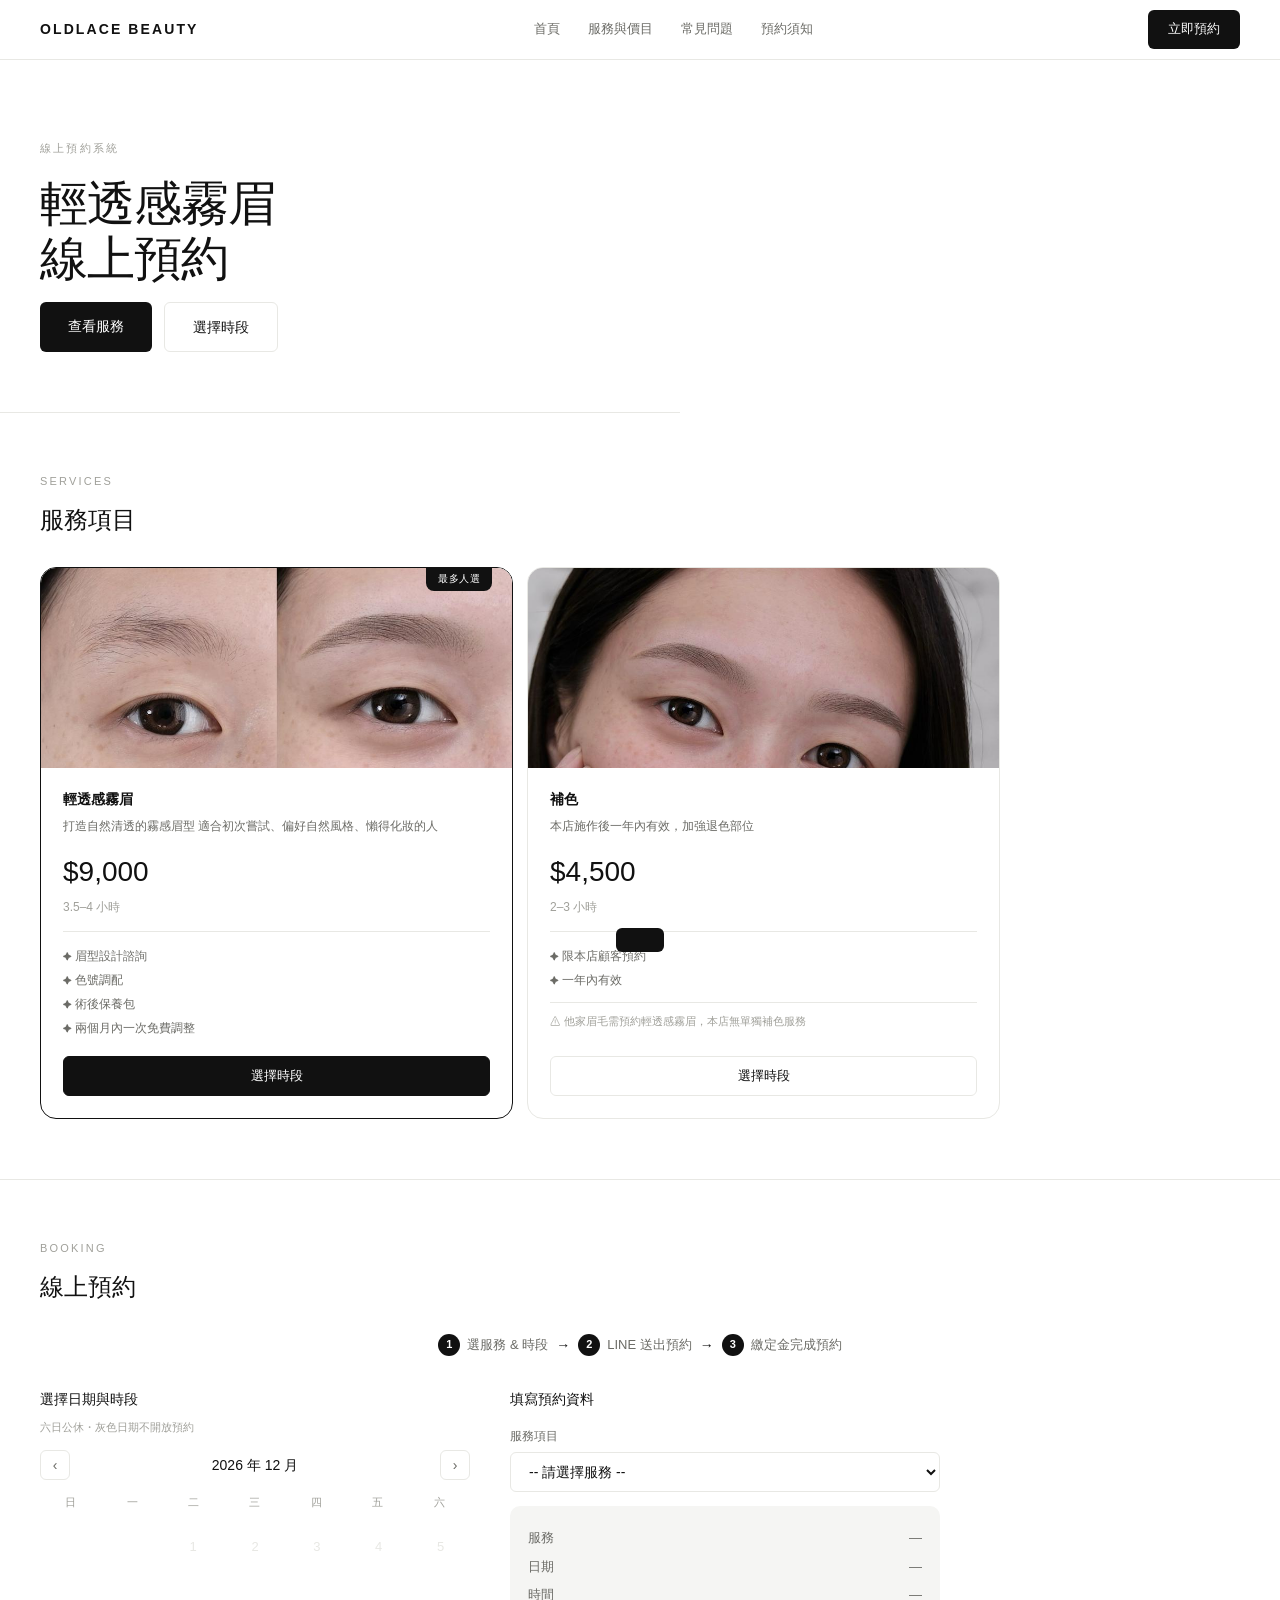
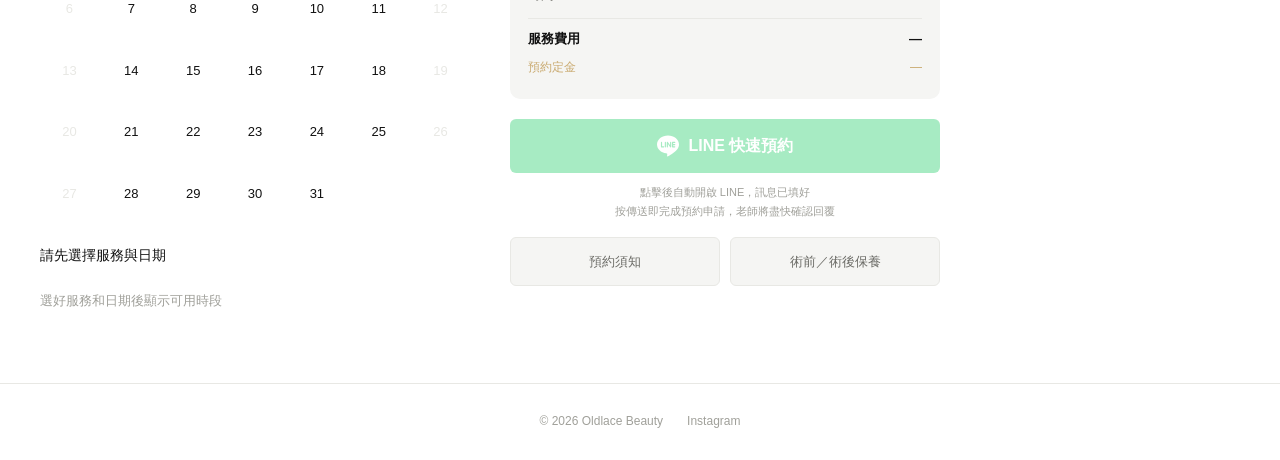
==== commit 6d9343eb: "預約頁手機版加漢堡選單，補回全站導覽" ====
--- a/book.html
+++ b/book.html
@@ -63,6 +63,15 @@
       border: none; padding: 9px 20px; border-radius: var(--radius-sm);
       font-size: 13px; cursor: pointer; text-decoration: none;
     }
+    .book-hamburger { display:none; border:0; background:none; font-size:24px; cursor:pointer;
+      padding:6px; min-width:44px; min-height:44px; align-items:center; justify-content:center; color:var(--black); }
+    .book-mobile-menu { position:fixed; inset:60px 0 auto 0; background:#fff;
+      border-bottom:1px solid var(--gray-200); transform:translateY(-130%);
+      transition:transform .28s ease; z-index:99; }
+    .book-mobile-menu.open { transform:translateY(0); }
+    .book-mobile-menu a { display:block; padding:16px 24px; text-decoration:none;
+      border-top:1px solid var(--gray-200); font-size:16px; color:var(--black); }
+    .book-mobile-menu a.bm-active { color:#06c755; font-weight:600; }
 
     /* ── HERO ── */
     .hero { padding: 80px 40px 60px; max-width: 680px; border-bottom: 1px solid var(--gray-200); }
@@ -127,6 +136,8 @@
       .booking-grid { grid-template-columns: 1fr; }
       nav { padding: 0 20px; }
       .nav-links { display: none; }
+      .nav-book { display: none; }
+      .book-hamburger { display: flex; }
       .hero, section { padding: 48px 20px; }
       /* Hero 按鈕 */
       .hero-btns { flex-wrap: wrap; }
@@ -418,8 +429,8 @@
     .wg-day-hd.today .wg-day-date { color:#c9a96e; }
     .wg-dayoff { font-size:9px; background:#f0f0f0; border:none; border-radius:4px; padding:2px 5px; cursor:pointer; color:#888; margin-top:1px; }
     .wg-dayoff:active { background:#fde8e8; color:#c44; }
-    .wg-time-lbl { color:#bbb; font-size:10px; justify-content:flex-end; padding-right:3px; height:30px; }
-    .wg-slot { cursor:pointer; height:30px; border:1px solid #eee; border-radius:5px; transition:.1s; font-size:11px; font-weight:600; }
+    .wg-time-lbl { color:#bbb; font-size:10px; justify-content:flex-end; padding-right:3px; height:44px; }
+    .wg-slot { cursor:pointer; height:44px; border:1px solid #eee; border-radius:5px; transition:.1s; font-size:11px; font-weight:600; }
     .wg-slot.av { background:#f6faf6; }
     .wg-slot.av:active { background:#d4ead4; }
     .wg-slot.tk { background:#fde8e8; color:#c44; border-color:#f0c0c0; }
@@ -462,11 +473,21 @@
   <nav>
     <div class="logo" onclick="onLogoClick()" style="cursor:pointer">Oldlace Beauty</div>
     <div class="nav-links">
-      <a href="#services">服務</a>
-      <a href="#booking">預約</a>
+      <a href="index.html">首頁</a>
+      <a href="services.html">服務與價目</a>
+      <a href="faq.html">常見問題</a>
+      <a href="policy.html">預約須知</a>
     </div>
     <a class="nav-book" href="#booking">立即預約</a>
+    <button class="book-hamburger" aria-label="選單" onclick="document.getElementById('book-nav').classList.toggle('open')">☰</button>
   </nav>
+  <div class="book-mobile-menu" id="book-nav">
+    <a href="index.html">首頁</a>
+    <a href="services.html">服務與價目</a>
+    <a href="faq.html">常見問題</a>
+    <a href="policy.html">預約須知</a>
+    <a href="book.html" class="bm-active">線上預約</a>
+  </div>
 
   <div class="hero">
     <div class="hero-tag">線上預約系統</div>
@@ -523,8 +544,8 @@
           <label>服務項目</label>
           <select id="field-service" onchange="onServiceChange()">
             <option value="">-- 請選擇服務 --</option>
-            <option value="輕透感霧眉|9000|2000|3.5–4 小時|16">輕透感霧眉 — $9,000</option>
-            <option value="補色|4500|1000|2–3 小時|17">補色 — $4,500</option>
+            <option value="輕透感霧眉|9000|2000|3.5–4 小時|16|4">輕透感霧眉 — $9,000</option>
+            <option value="補色|4500|1000|2–3 小時|17|3">補色 — $4,500</option>
           </select>
         </div>
         <!-- 有無做過眉毛（霧眉才顯示） -->
@@ -587,11 +608,11 @@
 
 /* ── SERVICES ── */
 const SERVICES = [
-  { name:"輕透感霧眉", price:9000, deposit:2000, duration:"3.5–4 小時", latestHour:16, featured:true,
+  { name:"輕透感霧眉", price:9000, deposit:2000, duration:"3.5–4 小時", latestHour:16, slotBlock:4, featured:true,
     desc:"打造自然清透的霧感眉型\n適合初次嘗試、偏好自然風格、懶得化妝的人",
     features:["眉型設計諮詢","色號調配","術後保養包","兩個月內一次免費調整"],
     warning:null, photos:["[data-uri]"] },
-  { name:"補色", price:4500, deposit:1000, duration:"2–3 小時", latestHour:17, featured:false,
+  { name:"補色", price:4500, deposit:1000, duration:"2–3 小時", latestHour:17, slotBlock:3, featured:false,
     desc:"本店施作後一年內有效，加強退色部位",
     features:["限本店顧客預約","一年內有效"],
     warning:"他家眉毛需預約輕透感霧眉，本店無單獨補色服務",
@@ -779,7 +800,9 @@
     grid.innerHTML = '<p class="no-date-msg">選好服務和日期後顯示可用時段</p>';
     return;
   }
-  const latestHour = parseInt(val.split("|")[4]) || 17;
+  const _parts = val.split("|");
+  const latestHour = parseInt(_parts[4]) || 17;
+  const slotBlock = parseInt(_parts[5]) || 1;
   const [y,m,d] = selectedDate.split("-");
   label.textContent = `${y} 年 ${parseInt(m)} 月 ${parseInt(d)} 日`;
   grid.innerHTML = "";
@@ -788,7 +811,8 @@
     const t = `${h}:00`;
     const btn = document.createElement("button");
     btn.className = "time-slot"; btn.textContent = t;
-    if (taken.includes(t)) { btn.classList.add("taken"); btn.disabled = true; }
+    const hasConflict = taken.some(tk => { const tkH = parseInt(tk); return tkH >= h && tkH < h + slotBlock; });
+    if (hasConflict) { btn.classList.add("taken"); btn.disabled = true; }
     else {
       if (selectedTime === t) btn.classList.add("selected");
       btn.onclick = () => { selectedTime = t; document.querySelectorAll(".time-slot").forEach(b => b.classList.remove("selected")); btn.classList.add("selected"); updateSummary(); setTimeout(() => { document.getElementById("form-block").scrollIntoView({ behavior: "smooth", block: "start" }); }, 150); };
@@ -1148,13 +1172,36 @@
 }
 
 // ── 時段管理：週視圖 ──
-let slotMode = 1;
 let weekOffset = 0;
-
-function setSlotMode(h, btn) {
-  slotMode = h;
-  document.querySelectorAll(".mode-btn").forEach(b => b.classList.remove("active"));
-  btn.classList.add("active");
+let pendingSlot = null;
+
+function showSlotPicker(date, time) {
+  pendingSlot = {date, time};
+  const parts = date.split("-");
+  document.getElementById("slot-picker-title").textContent = `${parseInt(parts[1])}/${parseInt(parts[2])} ${time}`;
+  document.getElementById("slot-picker").style.display = "flex";
+}
+function hideSlotPicker() {
+  pendingSlot = null;
+  document.getElementById("slot-picker").style.display = "none";
+}
+function confirmSlotBook(hours) {
+  if (!pendingSlot) return;
+  const {date, time} = pendingSlot;
+  if (!TAKEN_SLOTS[date]) TAKEN_SLOTS[date] = [];
+  const startH = parseInt(time);
+  const toAdd = [];
+  for (let h = 0; h < hours; h++) {
+    const slotH = startH + h;
+    if (slotH > 17) break;
+    const t = `${String(slotH).padStart(2,"0")}:00`;
+    if (!TAKEN_SLOTS[date].includes(t)) { TAKEN_SLOTS[date].push(t); toAdd.push([date, t]); }
+  }
+  if (toAdd.length) postToSheet({action:"add_bulk", slots:toAdd});
+  try { localStorage.setItem("ol_taken", JSON.stringify(TAKEN_SLOTS)); } catch(e) {}
+  hideSlotPicker();
+  renderWeekGrid();
+  showToast("✓ 時段已鎖定");
 }
 function changeWeek(dir) { weekOffset += dir; renderWeekGrid(); }
 
@@ -1206,20 +1253,12 @@
     TAKEN_SLOTS[date] = TAKEN_SLOTS[date].filter(t => t !== time);
     if (TAKEN_SLOTS[date].length === 0) delete TAKEN_SLOTS[date];
     postToSheet({action:"remove", date, time});
+    try { localStorage.setItem("ol_taken", JSON.stringify(TAKEN_SLOTS)); } catch(e) {}
+    renderWeekGrid();
+    showToast("✓ 時段已開放");
   } else {
-    const startH = parseInt(time);
-    const toAdd = [];
-    for (let h = 0; h < slotMode; h++) {
-      const slotH = startH + h;
-      if (slotH > 17) break;
-      const t = `${String(slotH).padStart(2,"0")}:00`;
-      if (!TAKEN_SLOTS[date].includes(t)) { TAKEN_SLOTS[date].push(t); toAdd.push([date, t]); }
-    }
-    if (toAdd.length) postToSheet({action:"add_bulk", slots:toAdd});
-  }
-  try { localStorage.setItem("ol_taken", JSON.stringify(TAKEN_SLOTS)); } catch(e) {}
-  renderWeekGrid();
-  showToast(isTaken ? "✓ 時段已開放" : "✓ 時段已鎖定");
+    showSlotPicker(date, time);
+  }
 }
 
 function markDayOff(date) {
@@ -1272,7 +1311,7 @@
   if (!sel) return;
   const cur = sel.value;
   sel.innerHTML = '<option value="">-- 請選擇服務 --</option>' +
-    SERVICES.map(s => `<option value="${s.name}|${s.price}|${s.deposit}|${s.duration}|${s.latestHour}">${s.name} — $${s.price.toLocaleString()}</option>`).join("");
+    SERVICES.map(s => `<option value="${s.name}|${s.price}|${s.deposit}|${s.duration}|${s.latestHour}|${s.slotBlock||1}">${s.name} — $${s.price.toLocaleString()}</option>`).join("");
   sel.value = cur;
 }
 
@@ -1478,15 +1517,9 @@
           <button onclick="saveOpenDay()" style="background:#c9a96e;color:#fff;border:none;border-radius:8px;padding:6px 14px;font-size:13px;cursor:pointer;font-weight:600;">儲存</button>
         </div>
       </div>
-      <div class="admin-card">
-        <div style="font-size:13px;font-weight:600;color:#333;margin-bottom:6px;">標記服務（決定封鎖時數）</div>
-        <div class="mode-row">
-          <button class="mode-btn active" onclick="setSlotMode(1,this)">單格 1h</button>
-          <button class="mode-btn" onclick="setSlotMode(4,this)">霧眉 4h</button>
-          <button class="mode-btn" onclick="setSlotMode(3,this)">補色 3h</button>
-        </div>
-        <div class="legend-row">
-          <span>🔴 已預約</span><span>🟢 可預約</span><span>「休」= 整天封鎖</span>
+      <div class="admin-card" style="padding:10px 14px;">
+        <div class="legend-row" style="margin:0;">
+          <span>🔴 已預約（點擊解除）</span><span>🟢 可預約（點擊鎖定）</span><span>「休」= 整天封鎖</span>
         </div>
       </div>
       <div class="admin-card" style="padding:12px 10px;">
@@ -1529,6 +1562,26 @@
   </div>
 </div>
 
+<!-- 服務選擇彈窗 -->
+<div id="slot-picker" style="display:none;position:fixed;inset:0;background:rgba(0,0,0,.45);z-index:300;align-items:center;justify-content:center;" onclick="if(event.target===this)hideSlotPicker()">
+  <div style="background:#fff;border-radius:18px;padding:22px 20px;width:260px;text-align:center;box-shadow:0 12px 32px rgba(0,0,0,.18);">
+    <div id="slot-picker-title" style="font-size:15px;font-weight:600;color:#333;margin-bottom:4px;"></div>
+    <div style="font-size:12px;color:#aaa;margin-bottom:18px;">選擇要鎖定的服務</div>
+    <div style="display:flex;flex-direction:column;gap:10px;">
+      <button onclick="confirmSlotBook(4)" style="background:#c9a96e;color:#fff;border:none;border-radius:12px;padding:14px;font-size:15px;font-weight:600;cursor:pointer;">霧眉 &nbsp;4 小時</button>
+      <button onclick="confirmSlotBook(3)" style="background:#6b8e6b;color:#fff;border:none;border-radius:12px;padding:14px;font-size:15px;font-weight:600;cursor:pointer;">補色 &nbsp;3 小時</button>
+      <button onclick="hideSlotPicker()" style="background:#f5f5f3;color:#888;border:none;border-radius:12px;padding:12px;font-size:13px;cursor:pointer;">取消</button>
+    </div>
+  </div>
+</div>
+
+<script>
+document.addEventListener('click',function(e){
+  var m=document.getElementById('book-nav');
+  if(m&&m.classList.contains('open')&&!m.contains(e.target)&&!e.target.closest('.book-hamburger'))m.classList.remove('open');
+});
+</script>
+
 <!-- Notice Modal -->
 <div class="notice-modal" id="notice-modal" onclick="closeNotice(event)">
   <div class="notice-modal-box">
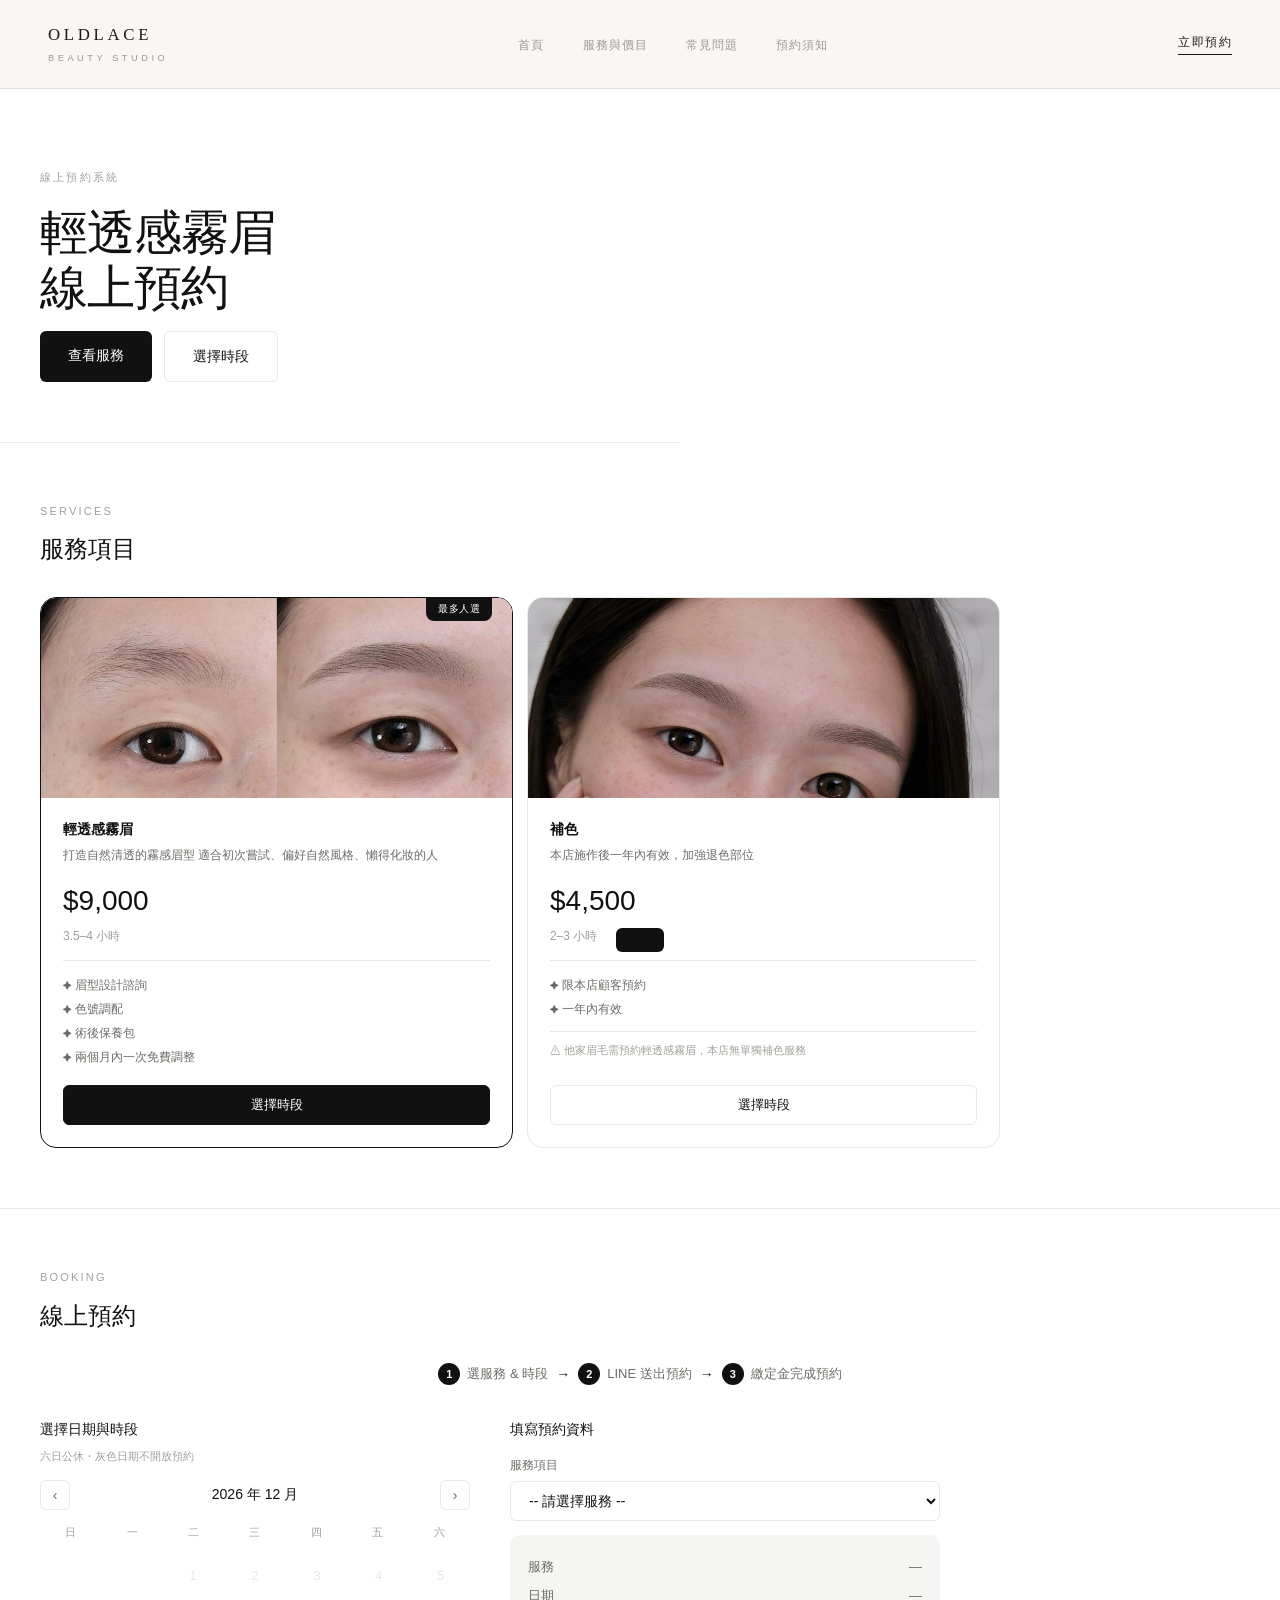
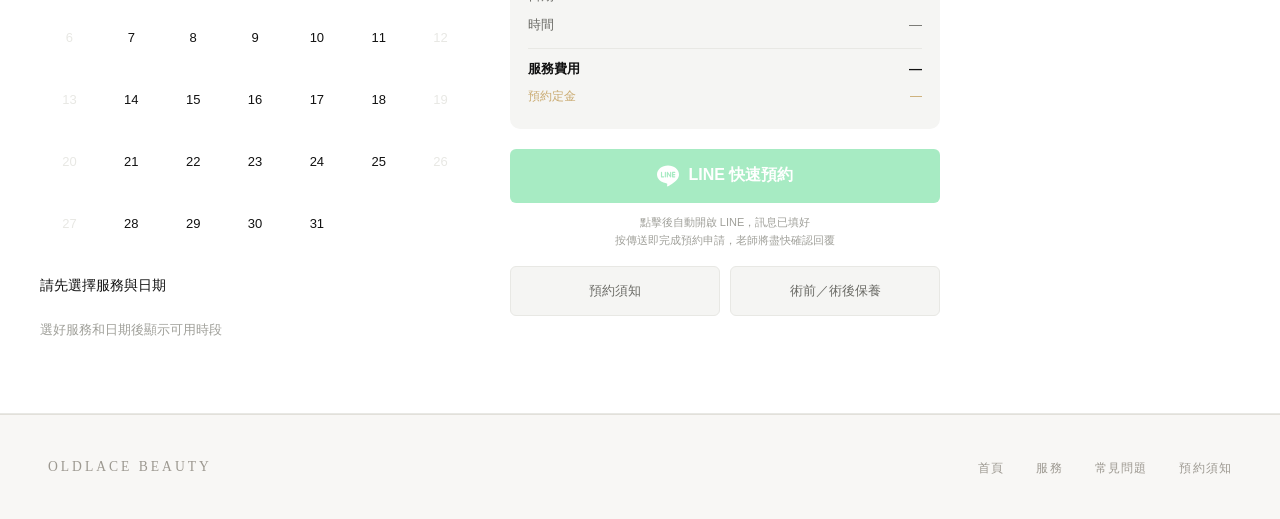
==== commit 80fdb7cf: "fix nav visibility & booking links across all pages 首頁補上「線上預約 →」nav 按鈕（手機也看得到） book.html nav/footer " ====
--- a/book.html
+++ b/book.html
@@ -48,29 +48,43 @@
     .screen.active { display: block; }
 
     /* ── NAV ── */
+    @import url('https://fonts.googleapis.com/css2?family=Cormorant+Garamond:wght@300;400&display=swap');
     nav {
       position: sticky; top: 0; z-index: 100;
       display: flex; justify-content: space-between; align-items: center;
-      padding: 0 40px; height: 60px;
-      background: rgba(255,255,255,0.95); backdrop-filter: blur(8px);
-      border-bottom: 1px solid var(--gray-200);
-    }
-    .logo { font-size: 14px; font-weight: 600; letter-spacing: 0.15em; text-transform: uppercase; }
-    .nav-links { display: flex; gap: 28px; }
-    .nav-links a { font-size: 13px; color: var(--gray-600); text-decoration: none; }
+      padding: 1.4rem 3rem;
+      background: rgba(248,247,245,0.96); backdrop-filter: blur(8px);
+      border-bottom: 1px solid #E2E0DA;
+    }
+    .nav-logo { text-decoration: none; color: #1C1A17; cursor: pointer; }
+    .nav-logo-main {
+      display: block; font-family: 'Cormorant Garamond', serif;
+      font-size: 1.05rem; font-weight: 300;
+      letter-spacing: 0.22em; text-transform: uppercase;
+    }
+    .nav-logo-sub {
+      display: block; font-size: 0.58rem;
+      letter-spacing: 0.38em; color: #9C9890;
+      margin-top: 0.12rem; text-transform: uppercase;
+    }
+    .nav-links { display: flex; gap: 2.4rem; list-style: none; }
+    .nav-links a { font-size: 0.76rem; letter-spacing: 0.08em; color: #9C9890; text-decoration: none; transition: color 0.2s; }
+    .nav-links a:hover { color: #1C1A17; }
     .nav-book {
-      background: var(--black); color: var(--white);
-      border: none; padding: 9px 20px; border-radius: var(--radius-sm);
-      font-size: 13px; cursor: pointer; text-decoration: none;
-    }
+      font-size: 0.76rem; letter-spacing: 0.12em;
+      color: #1C1A17; text-decoration: none;
+      border-bottom: 1px solid #1C1A17; padding-bottom: 1px;
+      transition: opacity 0.2s;
+    }
+    .nav-book:hover { opacity: 0.45; }
     .book-hamburger { display:none; border:0; background:none; font-size:24px; cursor:pointer;
-      padding:6px; min-width:44px; min-height:44px; align-items:center; justify-content:center; color:var(--black); }
-    .book-mobile-menu { position:fixed; inset:60px 0 auto 0; background:#fff;
-      border-bottom:1px solid var(--gray-200); transform:translateY(-130%);
+      padding:6px; min-width:44px; min-height:44px; align-items:center; justify-content:center; color:#1C1A17; }
+    .book-mobile-menu { position:fixed; inset:73px 0 auto 0; background:#F8F7F5;
+      border-bottom:1px solid #E2E0DA; transform:translateY(-130%);
       transition:transform .28s ease; z-index:99; }
     .book-mobile-menu.open { transform:translateY(0); }
     .book-mobile-menu a { display:block; padding:16px 24px; text-decoration:none;
-      border-top:1px solid var(--gray-200); font-size:16px; color:var(--black); }
+      border-top:1px solid #E2E0DA; font-size:16px; color:#1C1A17; }
     .book-mobile-menu a.bm-active { color:#06c755; font-weight:600; }
 
     /* ── HERO ── */
@@ -134,7 +148,7 @@
     .booking-grid { display: grid; grid-template-columns: 1fr 1fr; gap: 40px; max-width: 900px; }
     @media (max-width: 700px) {
       .booking-grid { grid-template-columns: 1fr; }
-      nav { padding: 0 20px; }
+      nav { padding: 1rem 1.2rem; }
       .nav-links { display: none; }
       .nav-book { display: none; }
       .book-hamburger { display: flex; }
@@ -392,8 +406,12 @@
     .toast.show { transform: translateX(-50%) translateY(0); }
 
     /* Footer */
-    footer { padding: 28px 40px; display: flex; justify-content: center; align-items: center; gap: 24px; font-size: 12px; color: var(--gray-400); }
-    footer a { color: var(--gray-400); text-decoration: none; }
+    footer { border-top: 1px solid #E2E0DA; padding: 2.5rem 3rem; display: flex; justify-content: space-between; align-items: center; background: #F8F7F5; }
+    .footer-brand { font-family: 'Cormorant Garamond', serif; font-size: 0.85rem; letter-spacing: 0.22em; text-transform: uppercase; color: #9C9890; }
+    .footer-nav { display: flex; gap: 2rem; list-style: none; }
+    .footer-nav a { font-size: 0.72rem; letter-spacing: 0.1em; color: #9C9890; text-decoration: none; transition: color 0.2s; }
+    .footer-nav a:hover { color: #1C1A17; }
+    @media(max-width:600px){ footer { flex-direction:column; gap:1.2rem; text-align:center; padding:1.8rem 1.5rem; } }
 
     /* ══ ADMIN ══ */
     #screen-admin { background:#f5f4f2; min-height:100vh; padding-bottom:60px; }
@@ -471,13 +489,16 @@
 <div id="screen-booking" class="screen active">
 
   <nav>
-    <div class="logo" onclick="onLogoClick()" style="cursor:pointer">Oldlace Beauty</div>
-    <div class="nav-links">
-      <a href="index.html">首頁</a>
-      <a href="services.html">服務與價目</a>
-      <a href="faq.html">常見問題</a>
-      <a href="policy.html">預約須知</a>
+    <div class="nav-logo" onclick="onLogoClick()">
+      <span class="nav-logo-main">Oldlace</span>
+      <span class="nav-logo-sub">Beauty Studio</span>
     </div>
+    <ul class="nav-links">
+      <li><a href="index.html">首頁</a></li>
+      <li><a href="services.html">服務與價目</a></li>
+      <li><a href="faq.html">常見問題</a></li>
+      <li><a href="policy.html">預約須知</a></li>
+    </ul>
     <a class="nav-book" href="#booking">立即預約</a>
     <button class="book-hamburger" aria-label="選單" onclick="document.getElementById('book-nav').classList.toggle('open')">☰</button>
   </nav>
@@ -587,8 +608,13 @@
   </section>
 
   <footer>
-    <span>© 2026 Oldlace Beauty</span>
-    <a href="https://www.instagram.com/oldlace.beauty/" target="_blank">Instagram</a>
+    <div class="footer-brand">Oldlace Beauty</div>
+    <ul class="footer-nav">
+      <li><a href="index.html">首頁</a></li>
+      <li><a href="services.html">服務</a></li>
+      <li><a href="faq.html">常見問題</a></li>
+      <li><a href="policy.html">預約須知</a></li>
+    </ul>
   </footer>
 </div>
 
